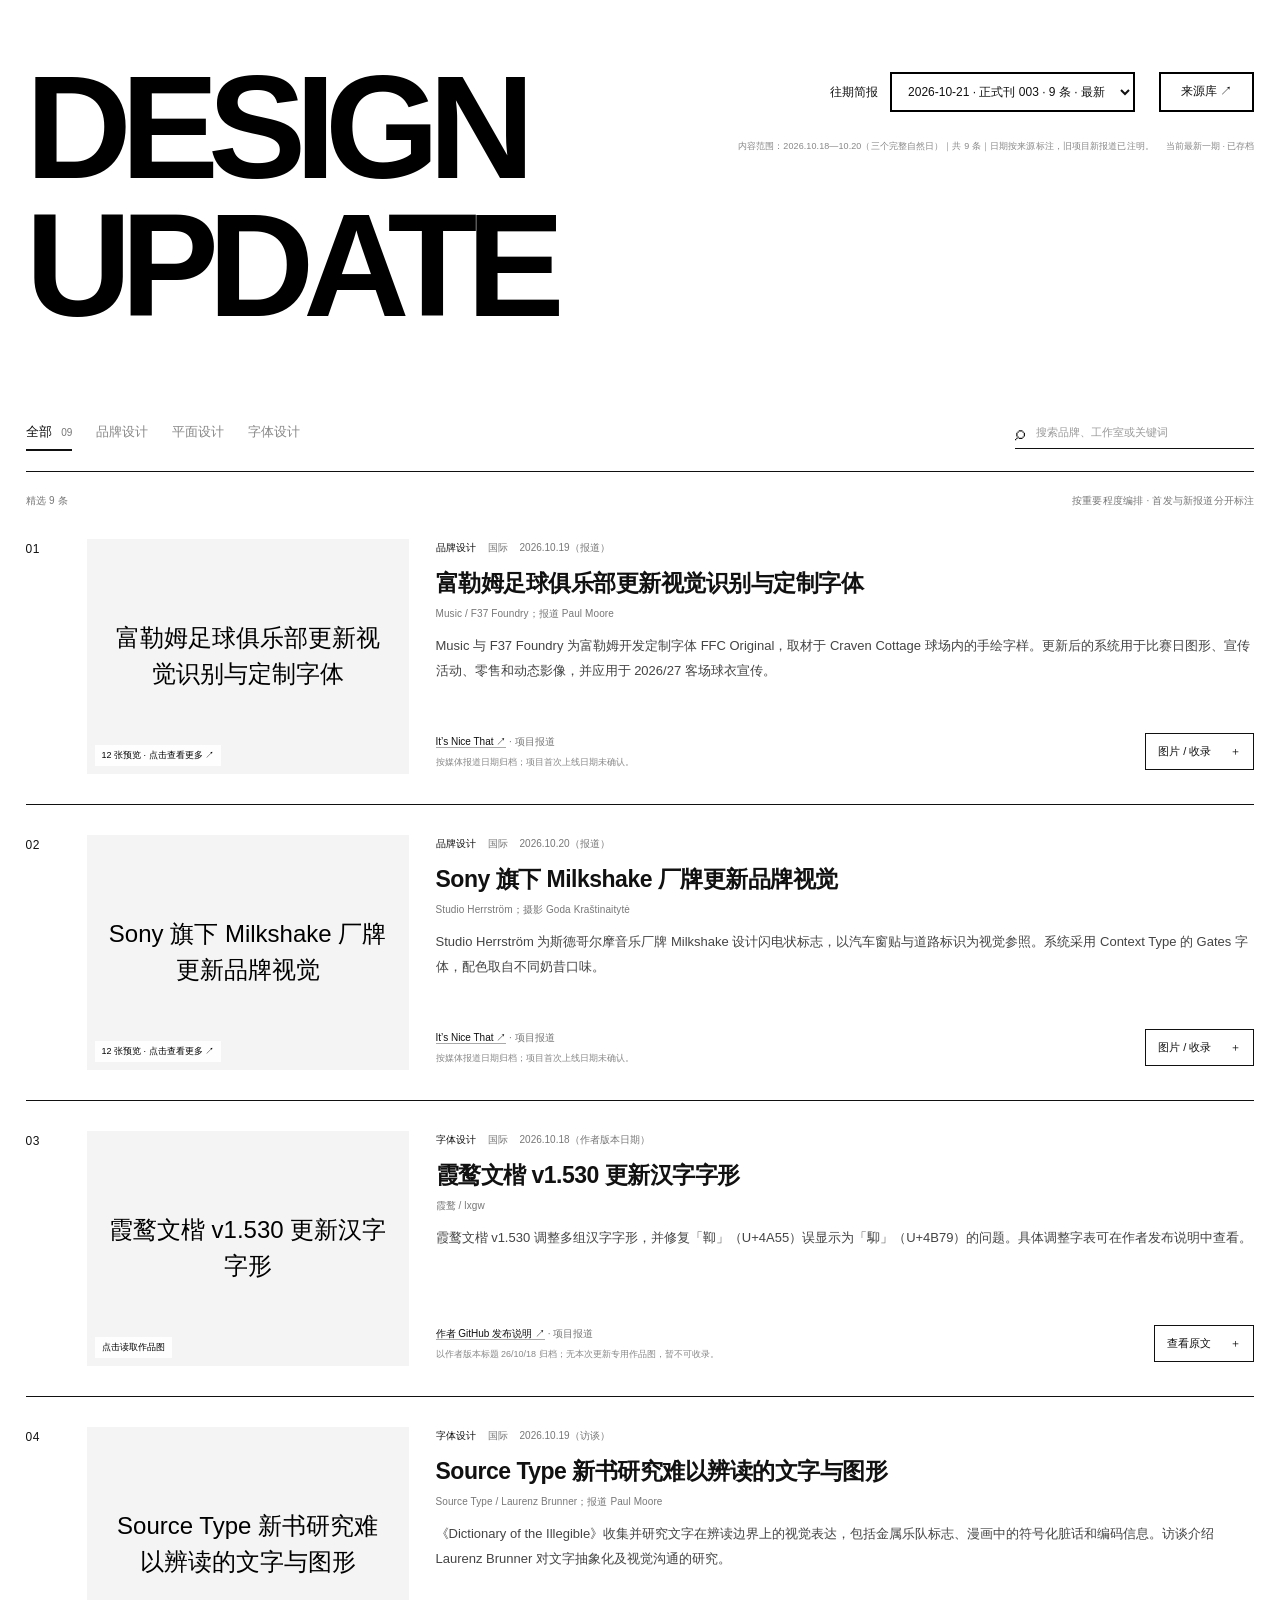
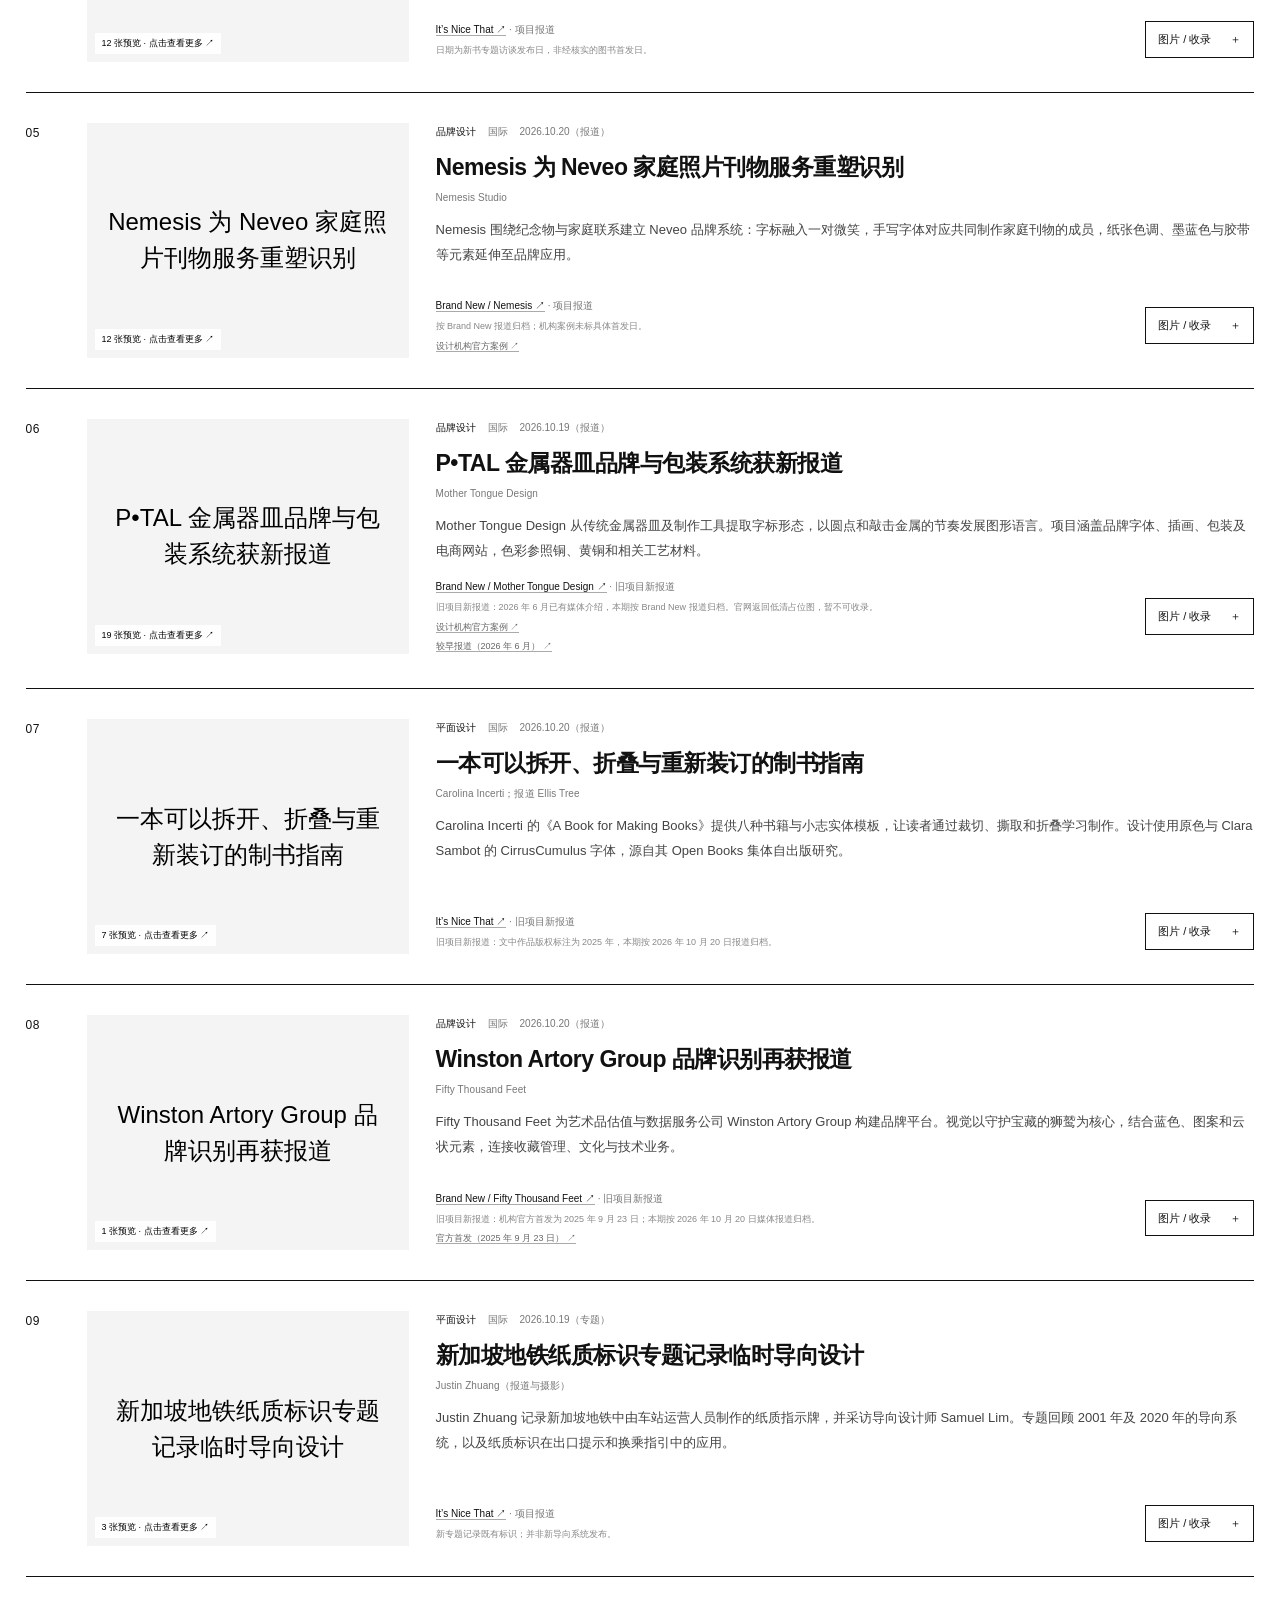
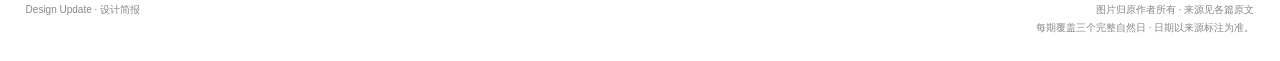
==== index.html @ 529d3b28 "Publish Design Update website and archived briefings" ====
<!doctype html><html lang="zh-CN"><head><meta charset="utf-8"><meta name="viewport" content="width=device-width,initial-scale=1"><title>Design Update · 设计简报</title><meta name="description" content="平面、品牌与字体设计精选。每三天，发现值得收录的新设计。"><link rel="stylesheet" href="style.css?v=github-20261022"></head><body>

<main><section class="preview-masthead"><h1 class="preview-title"><span>DESIGN</span><span>UPDATE</span></h1><div class="masthead-right"><div class="archive-bar"><label>往期简报 <select id="issue-select" aria-label="选择简报日期"></select></label><a href="sources.html">来源库 ↗</a></div><div class="masthead-meta"><p id="coverage" class="coverage"></p><span id="archive-note">每期独立保存</span></div></div></section><div class="toolbar"><nav aria-label="按设计类型筛选"><button class="filter active" data-filter="全部">全部 <span>05</span></button><button class="filter" data-filter="品牌设计">品牌设计</button><button class="filter" data-filter="平面设计">平面设计</button><button class="filter" data-filter="字体设计">字体设计</button></nav><label class="search"><span>⌕</span><input id="search" type="search" placeholder="搜索品牌、工作室或关键词" aria-label="搜索简报"></label></div>
<div class="list-heading"><span id="count">精选 5 条</span><span>按重要程度编排 · 首发与新报道分开标注</span></div><section id="articles" aria-label="设计简报列表"></section><div id="empty" hidden>没有找到相关内容，换个关键词试试。</div>
<footer><div>Design Update · 设计简报</div><p>图片归原作者所有 · 来源见各篇原文<br>每期覆盖三个完整自然日 · 日期以来源标注为准。</p></footer></main>
<dialog id="gallery" aria-labelledby="dialog-title"><div class="dialog-top"><div><span class="eyebrow">PROJECT IMAGES</span><h2 id="dialog-title"></h2></div><button class="close" aria-label="关闭图片预览">×</button></div><p class="dialog-note">作品图已随本期整理。在线版可预览图片；如需自动归档至 Eagle，请在安装 Eagle 的电脑上打开本机版。</p><div id="gallery-grid"></div><div class="dialog-bottom"><div><strong id="selection"></strong><p id="destination">本机服务需保持运行：http://127.0.0.1:8765/</p></div><a id="local-collect" class="primary" target="_blank" rel="noopener">打开本机版收录 ↗</a></div><p id="result" role="status" aria-live="polite"></p></dialog>
<div id="toast" role="status" aria-live="polite" hidden></div><script src="app.js?v=github-20261022" defer></script></body></html>
---- style.css ----
:root{--paper:#f7f7f1;--ink:#202b25;--muted:#747d73;--line:#dce0d5;--green:#245b3e;--lime:#dceaab}*{box-sizing:border-box}body{margin:0;background:var(--paper);color:var(--ink);font:15px/1.7 -apple-system,BlinkMacSystemFont,"PingFang SC","Microsoft YaHei",sans-serif}button,input{font:inherit}button,a{-webkit-tap-highlight-color:transparent}button{cursor:pointer}a{color:inherit;text-decoration:none}button:focus-visible,a:focus-visible,input:focus-visible{outline:3px solid #6a9857;outline-offset:4px}header{height:92px;margin:0 5.3%;display:flex;align-items:center;justify-content:space-between;border-bottom:1px solid var(--line)}.brand{display:flex;align-items:center;gap:12px}.brand b{font-size:24px;letter-spacing:2px}.mark{height:39px;width:39px;background:var(--green);color:white;display:grid;place-items:center;font-size:23px;border-radius:50%}.brand-en{font-size:11px;letter-spacing:2px;margin-left:7px}.header-right{display:flex;gap:27px;align-items:center}.edition{font-size:12px;color:var(--muted)}.connection{border:1px solid var(--line);border-radius:22px;background:transparent;padding:8px 14px;font-size:12px;display:flex;align-items:center;gap:8px}.connection i{height:7px;width:7px;border-radius:100%;background:#a6ac9f}.connection.connected i{background:#5a9c41}.connection.connected{background:#ebf1df;color:var(--green)}main{max-width:1320px;margin:auto;padding:0 5.3%}.intro{display:flex;justify-content:space-between;align-items:flex-end;padding:65px 0 48px}.eyebrow{font-size:10px;letter-spacing:2px;color:var(--green);font-weight:650}h1{font-size:clamp(36px,4.2vw,58px);line-height:1.25;letter-spacing:-2px;font-weight:600;margin:18px 0}h1 em{font-style:normal;color:var(--green)}.intro p{color:var(--muted);font-size:14px;margin:0}.issue{text-align:right;padding-bottom:7px}.issue span{font-size:12px;color:var(--muted)}.issue strong{display:block;font-size:25px;letter-spacing:-.8px;font-weight:500}.issue small{color:var(--muted);font-size:11px}.toolbar{display:flex;align-items:center;justify-content:space-between;border-bottom:1px solid var(--line);padding-bottom:20px;gap:20px}nav{display:flex;gap:9px}.filter{border:0;background:transparent;padding:9px 15px;border-radius:5px;font-size:13px;color:#606b60}.filter.active{background:var(--ink);color:white}.filter span{font-size:10px;margin-left:6px;opacity:.65}.search{display:flex;gap:8px;align-items:center;background:#eeefe8;padding:7px 12px;border-radius:5px}.search span{font-size:24px;line-height:1}.search input{border:0;background:transparent;outline:0;font-size:12px;width:200px}.list-heading{display:flex;justify-content:space-between;margin:23px 0 0;color:var(--muted);font-size:11px}.article{display:grid;grid-template-columns:32px 310px 1fr;gap:25px;padding:30px 0;border-bottom:1px solid var(--line)}.number{font-family:Georgia,serif;font-style:italic;font-size:18px;color:#8e9787;padding-top:2px}.cover{height:220px;background:#e9ecdf;border:0;border-radius:5px;padding:0;overflow:hidden;position:relative;display:block;width:100%}.cover img{width:100%;height:100%;object-fit:cover;transition:transform .4s}.cover:hover img{transform:scale(1.035)}.cover .image-count{position:absolute;bottom:10px;left:10px;background:rgba(255,255,255,.92);font-size:10px;padding:3px 9px;border-radius:3px}.cover-fallback{display:none;font-family:Georgia,serif;font-size:30px}.cover.failed img{display:none}.cover.failed .cover-fallback{display:grid;place-items:center;height:100%}.body{display:flex;flex-direction:column;align-items:flex-start;min-width:0}.meta{font-size:11px;display:flex;align-items:center;gap:9px;flex-wrap:wrap}.tag{color:var(--green);background:#e5ebd9;padding:2px 7px;border-radius:3px}.region,.date{color:var(--muted)}.body h2{font-size:21px;line-height:1.5;font-weight:600;letter-spacing:-.3px;margin:10px 0 5px}.studio{font-size:11px;color:var(--muted);letter-spacing:.1px}.summary{font-size:13px;line-height:1.85;color:#5b665c;margin:12px 0}.card-bottom{display:flex;align-items:center;justify-content:space-between;gap:16px;width:100%;margin-top:auto;padding-top:9px}.source{font-size:11px;color:var(--muted)}.source a{color:var(--green);border-bottom:1px solid #b5c7ad}.source small{display:block;font-size:10px;margin-top:3px}.collect{background:transparent;border:1px solid #aab79f;border-radius:4px;padding:8px 13px;color:var(--green);font-size:12px;white-space:nowrap;transition:all .2s}.collect:hover{background:var(--green);color:white}.collect span{margin-left:13px}.card-status{font-size:11px;color:var(--green);margin-top:4px}footer{display:flex;justify-content:space-between;padding:45px 0 35px;font-size:11px;color:var(--muted)}footer b{font-size:11px;letter-spacing:1px;color:var(--green)}footer p{margin:6px 0}footer>p{text-align:right}#empty{text-align:center;padding:80px 0;color:var(--muted)}dialog{border:0;border-radius:12px;background:var(--paper);color:var(--ink);width:min(920px,94vw);max-height:90vh;padding:26px}dialog::backdrop{background:#13251cd0;backdrop-filter:blur(5px)}.dialog-top{display:flex;justify-content:space-between;align-items:flex-start;gap:15px}.dialog-top h2{margin:7px 0;font-size:23px}.close{border:0;background:transparent;font-size:30px;line-height:1;color:var(--muted);padding:0 5px}.dialog-note{font-size:12px;color:var(--muted);margin-bottom:22px}#gallery-grid{display:grid;grid-template-columns:repeat(3,1fr);gap:12px}.pick{position:relative;display:block;background:white;border:2px solid transparent;border-radius:6px;overflow:hidden;cursor:pointer}.pick:has(input:checked){border-color:var(--green)}.pick img{width:100%;height:155px;object-fit:contain;background:#e9ecdf;display:block}.pick input{position:absolute;left:10px;top:10px;accent-color:var(--green);width:18px;height:18px}.pick span{font-size:10px;display:block;padding:7px 10px;color:var(--muted)}.dialog-bottom{border-top:1px solid var(--line);margin-top:24px;padding-top:20px;display:flex;align-items:center;justify-content:space-between;gap:15px}.dialog-bottom strong{font-size:13px}.dialog-bottom p{font-size:10px;color:var(--muted);margin:3px 0}.primary{border:0;border-radius:5px;background:var(--green);color:white;padding:12px 22px;font-size:13px}.primary:disabled{opacity:.45;cursor:wait}#result{font-size:12px;white-space:pre-line;margin-bottom:0}#result.error{color:#a84f36}#toast{position:fixed;bottom:25px;left:50%;transform:translateX(-50%);max-width:90vw;background:var(--ink);color:white;padding:13px 20px;border-radius:7px;font-size:12px;z-index:10;box-shadow:0 5px 25px #0002}@media(min-width:1450px){main{padding:0 40px}.article{grid-template-columns:32px 360px 1fr}.cover{height:230px}}@media(max-width:900px){.brand-en,.edition{display:none}.article{grid-template-columns:25px 240px 1fr;gap:16px}.cover{height:210px}.body h2{font-size:18px}.card-bottom{align-items:flex-start}.source small{max-width:165px}}@media(max-width:680px){header{height:75px}.intro{padding:38px 0 30px;display:block}.intro h1{font-size:39px}.issue{text-align:left;display:flex;align-items:center;gap:12px;margin-top:25px;padding:0}.issue strong{font-size:16px}.issue small{font-size:9px}.toolbar{display:block}.search{margin-top:15px}.search input{width:100%}nav{gap:4px}.filter{padding:8px 12px}.list-heading span:last-child{max-width:170px;text-align:right}.article{grid-template-columns:22px 1fr;gap:12px;padding:24px 0}.cover{height:230px}.body{grid-column:2}.body h2{font-size:20px}.card-bottom{gap:8px}.source small{max-width:190px}.number{grid-row:1 / span 2}footer{display:block}footer>p{text-align:left;margin-top:20px}#gallery-grid{grid-template-columns:repeat(2,1fr)}.pick img{height:120px}dialog{padding:18px}.dialog-top h2{font-size:20px}.dialog-bottom{align-items:flex-start}.primary{padding:11px 13px;white-space:nowrap}}

.archive-bar{display:flex;align-items:center;gap:20px;flex-wrap:wrap;padding:0 0 24px;font-size:12px}.archive-bar select{font:inherit;background:white;border:1px solid var(--line);border-radius:5px;padding:8px;margin-left:10px;color:var(--ink);max-width:75vw}.archive-bar a{color:var(--green);border-bottom:1px solid}.archive-bar>span{color:var(--muted)}.source-grid{display:grid;grid-template-columns:repeat(auto-fit,minmax(260px,1fr));gap:16px;margin:18px 0 36px}.source-card{padding:20px;border:1px solid var(--line);border-radius:7px}.source-card h3{margin:5px 0}.source-card p{font-size:13px}.source-card small{display:block;color:var(--muted)}
.coverage{font-size:12px;color:var(--green);margin:0 0 20px;line-height:1.8}

.image-filing{padding:10px;font-size:11px;cursor:default}.image-filing>label{display:block;margin:7px 0}.image-filing select,.image-filing input:not([type=checkbox]),.image-filing textarea{display:block;position:static;width:100%;height:auto;min-height:30px;margin-top:4px;border:1px solid var(--line);border-radius:3px;background:white;padding:5px;font:inherit}.image-filing fieldset{padding:7px;border:1px solid var(--line)}.image-filing fieldset label{display:inline-flex;align-items:center;margin:3px 5px 3px 0;gap:3px}.image-filing input[type=checkbox]{position:static;width:13px;height:13px}.pick:has(.choose:checked){border-color:var(--green)}

.filing-summary{font-size:11px;line-height:1.65;margin:0;padding:10px;color:var(--green);overflow-wrap:anywhere}.filing-details{margin:0 10px 10px;font-size:10px;color:var(--muted)}.filing-details summary{cursor:pointer}.pick:has(.choose:disabled) .filing-details{display:none}

/* Approved Design Update layout */

:root{--paper:#fff;--ink:#111;--muted:#737373;--line:#111;--green:#111;--lime:#fff}
body{background:#fff;color:#111;font-family:Arial,"Helvetica Neue","PingFang SC","Noto Sans CJK SC","Microsoft YaHei",sans-serif;-webkit-font-smoothing:antialiased}
button,input,select,textarea,.number,.cover-fallback{font-family:inherit;font-style:normal}
main{max-width:1460px;padding:0 48px;margin:0 auto}
.archive-bar{min-height:88px;padding:22px 0;gap:26px;border-bottom:1px solid #111;font-size:12px}
.archive-bar>span{font-size:11px;color:#777}.archive-bar a{color:#111;border:0;margin-left:auto}.archive-bar select{border:0;background:#fff;border-radius:0;font-size:13px;padding:6px 24px 6px 0;margin-left:14px;max-width:55vw;color:#111}
.connection{border:1px solid #111;border-radius:0;padding:7px 12px;font-size:11px}.connection i{background:#111;width:5px;height:5px}.connection.connected{background:#fff;color:#111}
.coverage{margin:0;padding:16px 0;color:#777;font-size:11px;letter-spacing:.1px}
.toolbar{padding:10px 0 19px;border-color:#111;gap:25px}
nav{gap:24px}.filter{padding:6px 0;border-radius:0;color:#888;border-bottom:2px solid transparent;background:none;font-size:13px}.filter.active{background:none;color:#111;border-color:#111}.filter span{font-size:10px;color:#777;opacity:1}
.search{background:none;border-bottom:1px solid #111;border-radius:0;padding:5px 0;gap:9px}.search input{width:220px;font-size:11px}.search span{font-size:20px}.search input::placeholder{color:#999}
.list-heading{font-size:10px;color:#777;margin:20px 0 0;letter-spacing:.2px}
.article{grid-template-columns:32px 330px minmax(0,1fr);gap:26px;padding:30px 0;border-bottom:1px solid #111}
.number{color:#111;font-size:12px;font-weight:500;padding-top:0;font-variant-numeric:tabular-nums;letter-spacing:.5px}
.cover{height:225px;border-radius:0;background:#f4f4f4}.cover .image-count{border-radius:0;bottom:8px;left:8px;font-size:9px;padding:3px 7px}.cover-fallback{font-size:24px;line-height:1.5;padding:20px}
.meta{font-size:10px;gap:12px}.tag{padding:0;border-radius:0;color:#111;background:transparent}.region,.date{color:#777}.date{margin-left:auto;font-variant-numeric:tabular-nums}
.body h2{font-size:23px;font-weight:600;letter-spacing:-.5px;margin:11px 0 6px;line-height:1.4}.studio{font-size:10px;color:#777;line-height:1.7}.summary{font-size:13px;line-height:1.9;color:#444;margin:12px 0 15px}
.source{font-size:10px;color:#777;line-height:1.8}.source a{color:#111;border-bottom:1px solid #aaa}.source small{font-size:9px;line-height:1.7;color:#888;margin-top:4px}.source small a{color:#666}
.collect{border:1px solid #111;border-radius:0;color:#111;font-size:11px;padding:8px 12px}.collect:hover{background:#111;color:#fff}.collect span{margin-left:16px}.card-status{color:#111}.card-bottom{gap:24px;padding-top:0}
footer{padding:24px 0;color:#888;font-size:10px}footer p{margin:0;line-height:1.8}
dialog{border:1px solid #111;border-radius:0;background:#fff}.pick{border-radius:0}.pick img{background:#f5f5f5}.primary{background:#111;border-radius:0}.dialog-top .eyebrow{color:#777}.close{color:#111}.filing-summary{color:#444}dialog::backdrop{background:#0009;backdrop-filter:blur(2px)}#toast{border-radius:0;background:#111}
button:focus-visible,a:focus-visible,input:focus-visible,select:focus-visible{outline:2px solid #111;outline-offset:4px}
@media(min-width:1450px){main{padding:0 56px}.article{grid-template-columns:32px 380px minmax(0,1fr)}.cover{height:250px}}
@media(max-width:1050px){main{padding:0 30px}.article{grid-template-columns:26px 280px minmax(0,1fr);gap:20px}.cover{height:215px}.body h2{font-size:20px}.source small{max-width:none}.archive-bar{gap:16px}.archive-bar>span{display:none}}
@media(max-width:680px){main{padding:0 20px}.archive-bar{padding:17px 0;gap:12px;min-height:75px}.archive-bar label{flex:1}.archive-bar select{font-size:11px;max-width:58vw;margin-left:8px}.archive-bar a{margin-left:0}.archive-bar .connection{padding:5px 9px}.coverage{font-size:10px;padding:12px 0}.toolbar{padding:7px 0 15px}.toolbar nav{gap:22px}.search{margin-top:12px}.search input{width:100%}.list-heading{font-size:9px;margin-top:16px}.article{grid-template-columns:22px minmax(0,1fr);gap:12px;padding:23px 0}.cover{height:240px}.body{grid-column:2}.number{grid-row:1 / span 2}.body h2{font-size:21px}.summary{font-size:13px}.source small{max-width:none}.card-bottom{gap:12px}.meta{gap:10px}.date{margin-left:0}footer{display:flex;gap:20px}.cover .image-count{font-size:9px}}

.preview-title{font-family:"Avenir Next",Avenir,"Century Gothic",Futura,Arial,sans-serif;font-size:clamp(62px,10.5vw,154px);font-weight:750;font-style:normal;line-height:1;letter-spacing:-.065em;margin:0;padding:44px 0 38px;color:#000;border-bottom:1px solid #000;white-space:nowrap}.archive-bar{border-top:0}@media(max-width:680px){.preview-title{font-size:clamp(42px,10.6vw,72px);padding:30px 0 26px;letter-spacing:-.06em}}

/* Two-line masthead reference */
main{max-width:none;padding:0 2%;margin:0 auto}
.preview-masthead{display:grid;grid-template-columns:minmax(0,1fr) minmax(440px,1fr);gap:30px;padding:58px 0 70px;align-items:start}
.preview-title{font-family:Arial,"Helvetica Neue",sans-serif;font-size:clamp(95px,11.5vw,190px);font-weight:900;line-height:.94;letter-spacing:-.075em;padding:0;margin:0;border:0;white-space:normal}.preview-title span{display:block}
.masthead-right{padding-top:14px;min-width:0}.archive-bar{min-height:0;padding:0;border:0;display:flex;justify-content:flex-end;align-items:center;gap:24px;flex-wrap:nowrap}.archive-bar label{display:flex;align-items:center;gap:12px;font-size:12px;white-space:nowrap}.archive-bar select{border:2px solid #000;border-radius:0;margin:0;padding:9px 12px;background:#fff;font-size:12px;max-width:280px;height:40px}.archive-bar a{margin:0;border:2px solid #000;padding:7px 20px;white-space:nowrap;font-size:12px;height:40px}.masthead-meta{display:flex;justify-content:flex-end;gap:12px;align-items:baseline;margin-top:26px;color:#888;font-size:9px;line-height:1.8}.masthead-meta .coverage{font-size:9px;padding:0;margin:0;color:#888;text-align:right}.masthead-meta #archive-note{white-space:nowrap}.connection[hidden]{display:none}
.toolbar{padding:10px 0 20px}.article{grid-template-columns:34px minmax(270px,26.2%) minmax(0,1fr);gap:27px;padding:30px 0}.cover{height:235px}.date{margin-left:0}.body h2{font-size:23px}.summary{font-size:13px}.search input{width:220px}
@media(min-width:1600px){.cover{height:275px}.preview-masthead{padding-bottom:85px}.body h2{font-size:26px}}
@media(max-width:1050px){main{padding:0 24px}.preview-masthead{grid-template-columns:1fr 1fr;gap:22px;padding:40px 0 55px}.preview-title{font-size:clamp(76px,12vw,128px)}.archive-bar{gap:12px;flex-wrap:wrap}.archive-bar label{font-size:10px;gap:8px}.archive-bar select{font-size:10px;max-width:240px;padding:7px;height:36px}.archive-bar a{font-size:10px;padding:6px 14px;height:36px}.masthead-meta{display:block;text-align:right;margin-top:20px}.masthead-meta #archive-note{display:block;margin-top:6px}.article{grid-template-columns:26px 28% minmax(0,1fr);gap:20px}.cover{height:210px}.body h2{font-size:20px}}
@media(max-width:680px){main{padding:0 20px}.preview-masthead{grid-template-columns:1fr;gap:28px;padding:30px 0 36px}.preview-title{font-size:clamp(82px,20vw,140px);line-height:.92}.masthead-right{padding:0}.archive-bar{justify-content:space-between;flex-wrap:nowrap;gap:10px}.archive-bar label{flex:initial}.archive-bar select{max-width:55vw}.masthead-meta{margin-top:15px;text-align:left}.masthead-meta .coverage{text-align:left}.masthead-meta #archive-note{display:none}.toolbar nav{gap:22px}.article{grid-template-columns:22px minmax(0,1fr);gap:12px}.cover{height:240px}.body{grid-column:2}.body h2{font-size:21px}}
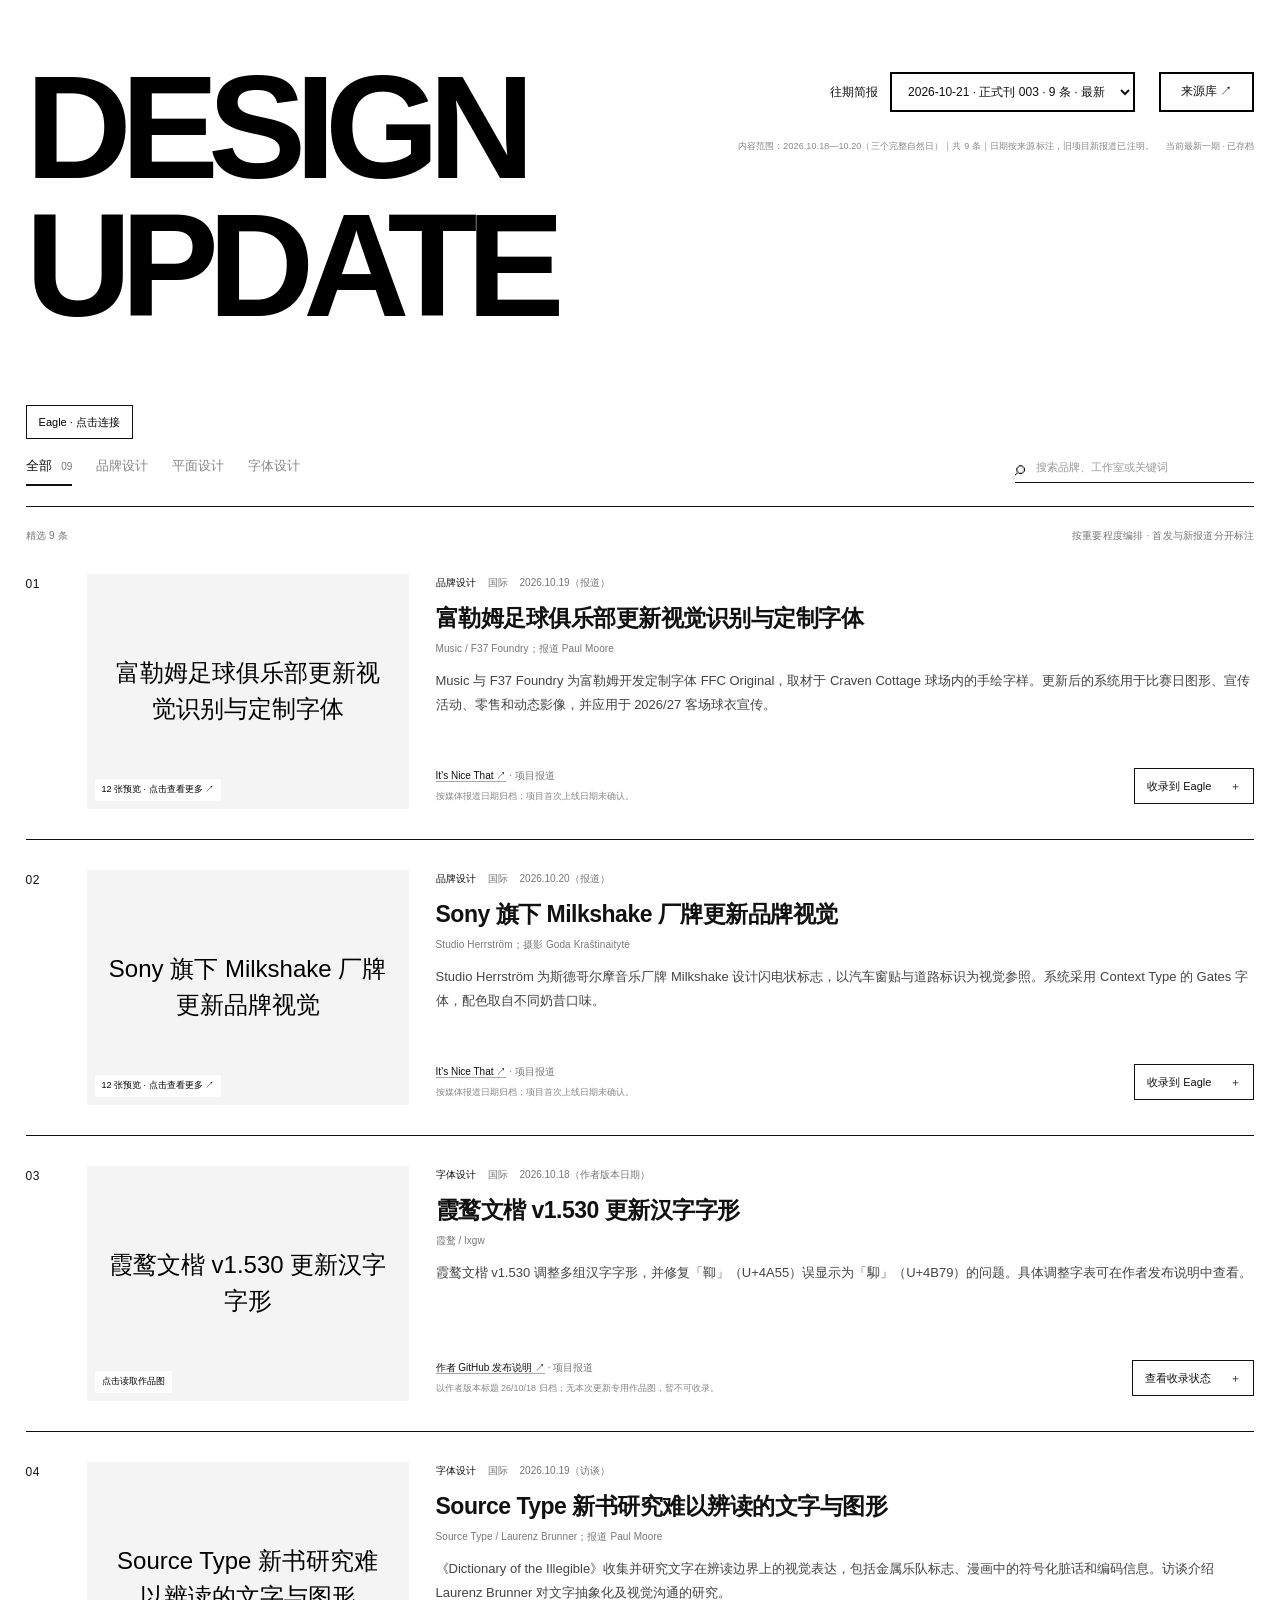
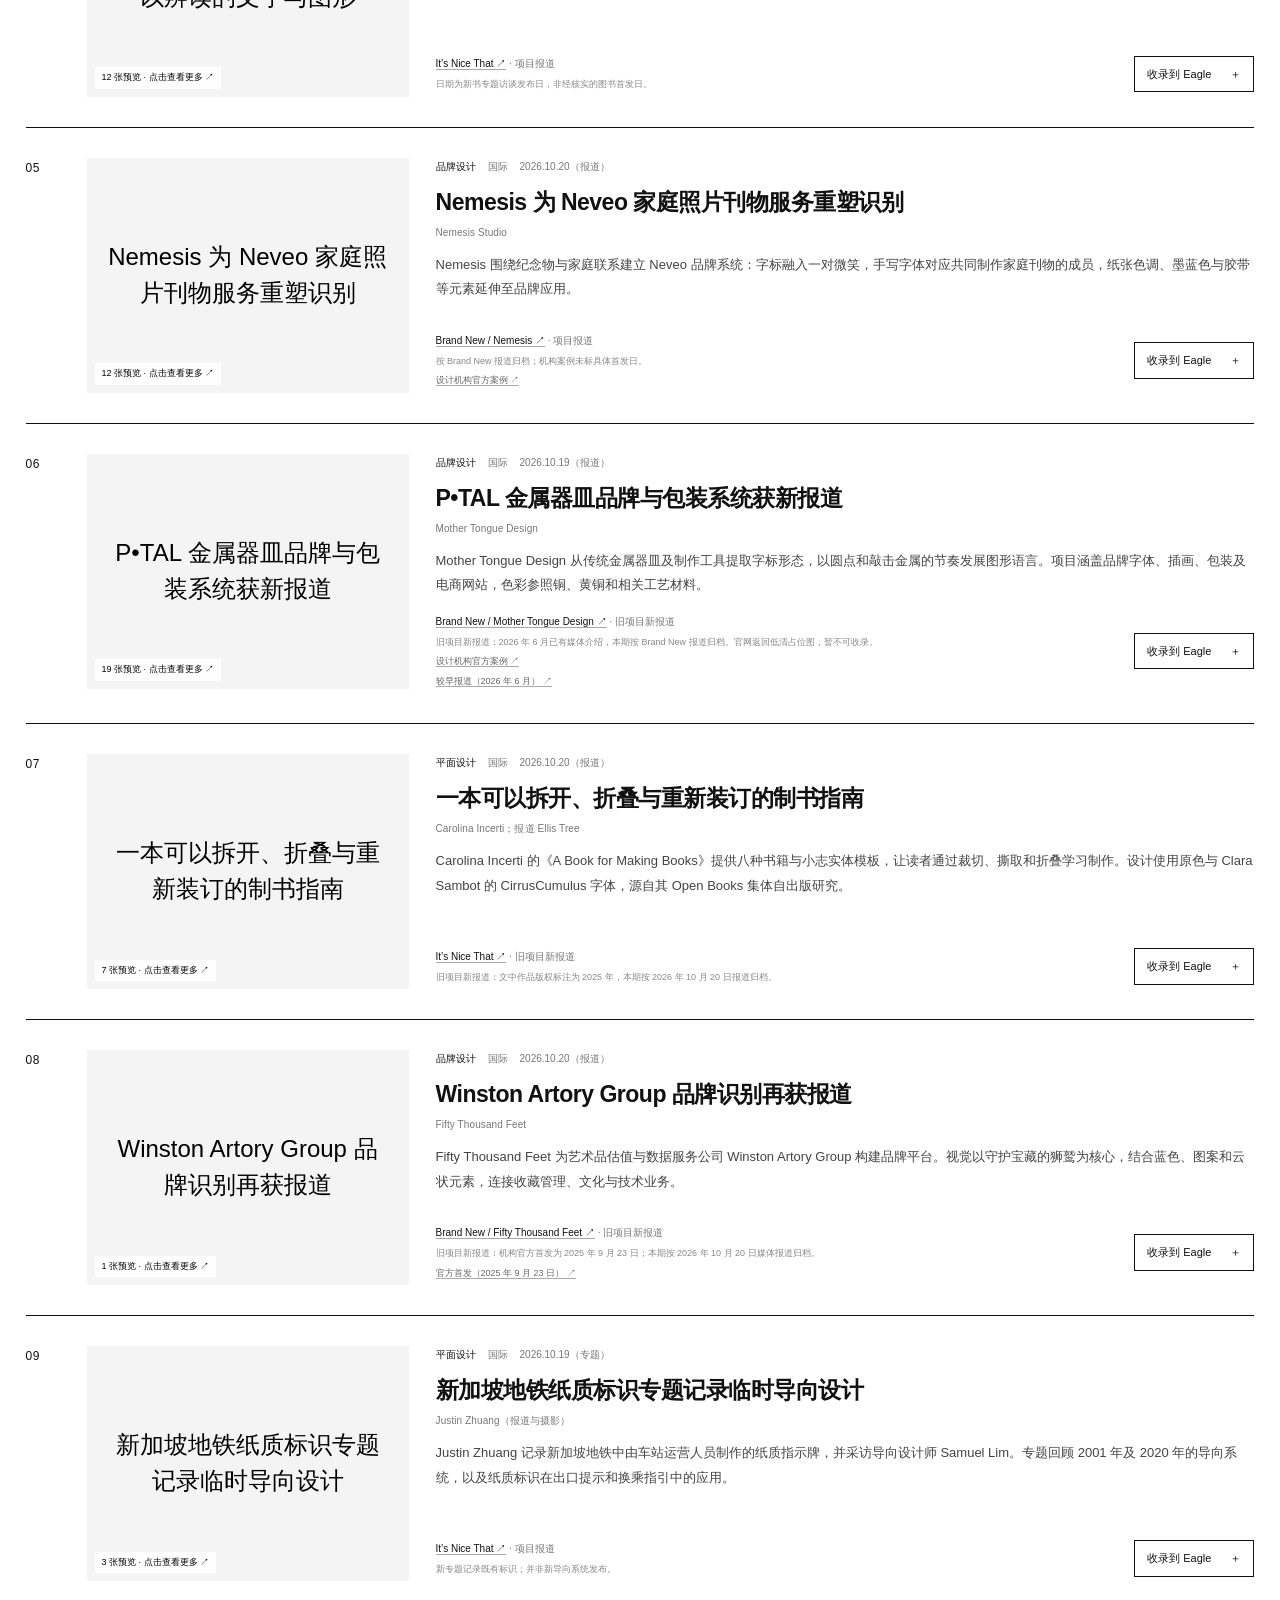
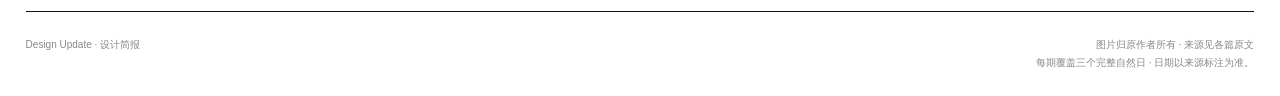
==== commit ce1fb1ab: "Enable per-article Eagle collection from online briefing" ====
--- a/index.html
+++ b/index.html
@@ -1,7 +1,7 @@
-<!doctype html><html lang="zh-CN"><head><meta charset="utf-8"><meta name="viewport" content="width=device-width,initial-scale=1"><title>Design Update · 设计简报</title><meta name="description" content="平面、品牌与字体设计精选。每三天，发现值得收录的新设计。"><link rel="stylesheet" href="style.css?v=github-20261022"></head><body>
+<!doctype html><html lang="zh-CN"><head><meta charset="utf-8"><meta name="viewport" content="width=device-width,initial-scale=1"><title>Design Update · 设计简报</title><meta name="description" content="平面、品牌与字体设计精选。每三天，发现值得收录的新设计。"><link rel="stylesheet" href="style.css?v=github-eagle-20261022"></head><body>
 
-<main><section class="preview-masthead"><h1 class="preview-title"><span>DESIGN</span><span>UPDATE</span></h1><div class="masthead-right"><div class="archive-bar"><label>往期简报 <select id="issue-select" aria-label="选择简报日期"></select></label><a href="sources.html">来源库 ↗</a></div><div class="masthead-meta"><p id="coverage" class="coverage"></p><span id="archive-note">每期独立保存</span></div></div></section><div class="toolbar"><nav aria-label="按设计类型筛选"><button class="filter active" data-filter="全部">全部 <span>05</span></button><button class="filter" data-filter="品牌设计">品牌设计</button><button class="filter" data-filter="平面设计">平面设计</button><button class="filter" data-filter="字体设计">字体设计</button></nav><label class="search"><span>⌕</span><input id="search" type="search" placeholder="搜索品牌、工作室或关键词" aria-label="搜索简报"></label></div>
+<main><section class="preview-masthead"><h1 class="preview-title"><span>DESIGN</span><span>UPDATE</span></h1><div class="masthead-right"><div class="archive-bar"><label>往期简报 <select id="issue-select" aria-label="选择简报日期"></select></label><a href="sources.html">来源库 ↗</a></div><div class="masthead-meta"><p id="coverage" class="coverage"></p><span id="archive-note">每期独立保存</span></div></div></section><button id="connect" class="connection"><span>Eagle · 点击连接</span></button><div class="toolbar"><nav aria-label="按设计类型筛选"><button class="filter active" data-filter="全部">全部 <span>05</span></button><button class="filter" data-filter="品牌设计">品牌设计</button><button class="filter" data-filter="平面设计">平面设计</button><button class="filter" data-filter="字体设计">字体设计</button></nav><label class="search"><span>⌕</span><input id="search" type="search" placeholder="搜索品牌、工作室或关键词" aria-label="搜索简报"></label></div>
 <div class="list-heading"><span id="count">精选 5 条</span><span>按重要程度编排 · 首发与新报道分开标注</span></div><section id="articles" aria-label="设计简报列表"></section><div id="empty" hidden>没有找到相关内容，换个关键词试试。</div>
 <footer><div>Design Update · 设计简报</div><p>图片归原作者所有 · 来源见各篇原文<br>每期覆盖三个完整自然日 · 日期以来源标注为准。</p></footer></main>
-<dialog id="gallery" aria-labelledby="dialog-title"><div class="dialog-top"><div><span class="eyebrow">PROJECT IMAGES</span><h2 id="dialog-title"></h2></div><button class="close" aria-label="关闭图片预览">×</button></div><p class="dialog-note">作品图已随本期整理。在线版可预览图片；如需自动归档至 Eagle，请在安装 Eagle 的电脑上打开本机版。</p><div id="gallery-grid"></div><div class="dialog-bottom"><div><strong id="selection"></strong><p id="destination">本机服务需保持运行：http://127.0.0.1:8765/</p></div><a id="local-collect" class="primary" target="_blank" rel="noopener">打开本机版收录 ↗</a></div><p id="result" role="status" aria-live="polite"></p></dialog>
-<div id="toast" role="status" aria-live="polite" hidden></div><script src="app.js?v=github-20261022" defer></script></body></html>
+<dialog id="gallery" aria-labelledby="dialog-title"><div class="dialog-top"><div><span class="eyebrow">COLLECT TO EAGLE</span><h2 id="dialog-title"></h2></div><button class="close" aria-label="关闭图片预览">×</button></div><p class="dialog-note">点击收录后，已审核作品图会按预设文件夹、内容标签和实际收录年份保存到当前电脑的 Eagle。无需选择分类。首次使用请打开 Eagle，并允许浏览器访问本地网络；封面仅用于预览。</p><div id="gallery-grid"></div><div class="dialog-bottom"><div><strong id="selection"></strong><p id="destination">按每张图的分类归档；新图添加实际收录年份。</p></div><button id="import" class="primary">收录所选图片</button></div><p id="result" role="status" aria-live="polite"></p></dialog>
+<div id="toast" role="status" aria-live="polite" hidden></div><script src="app.js?v=github-eagle-20261022" defer></script></body></html>
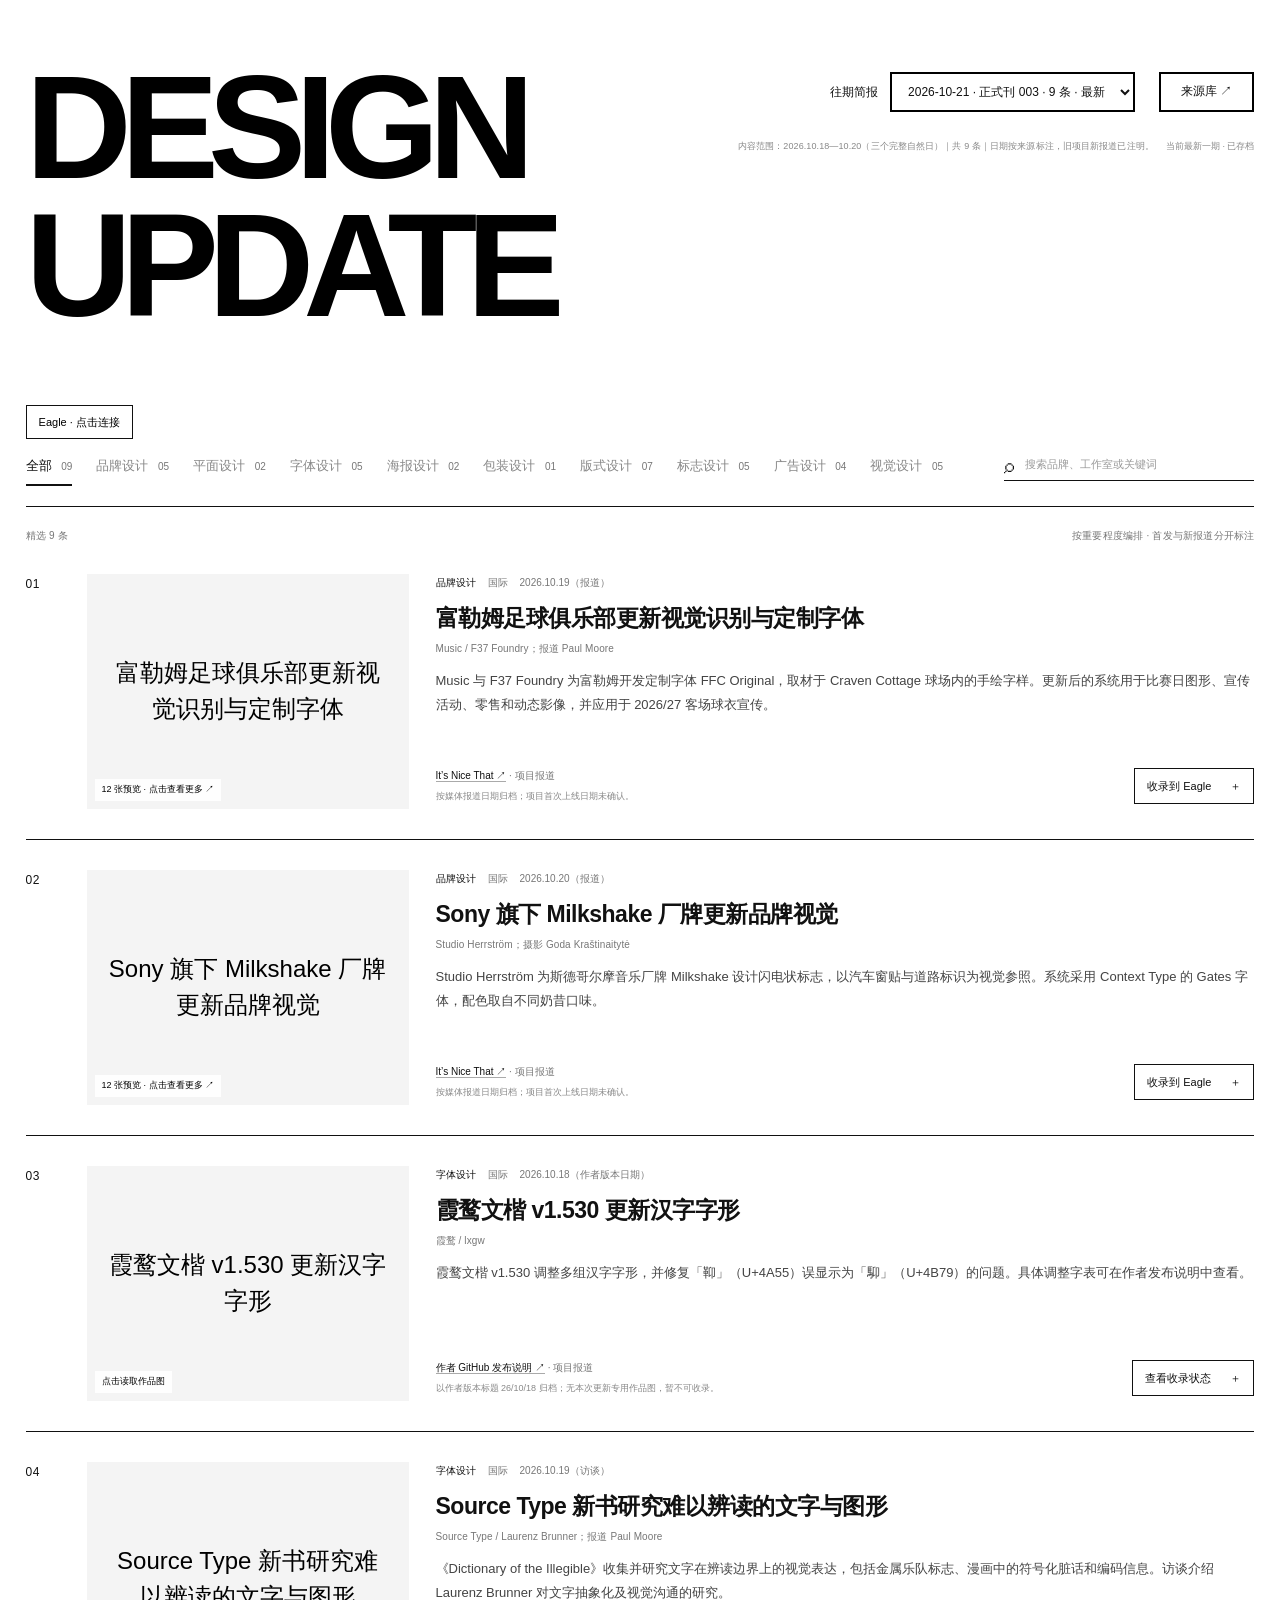
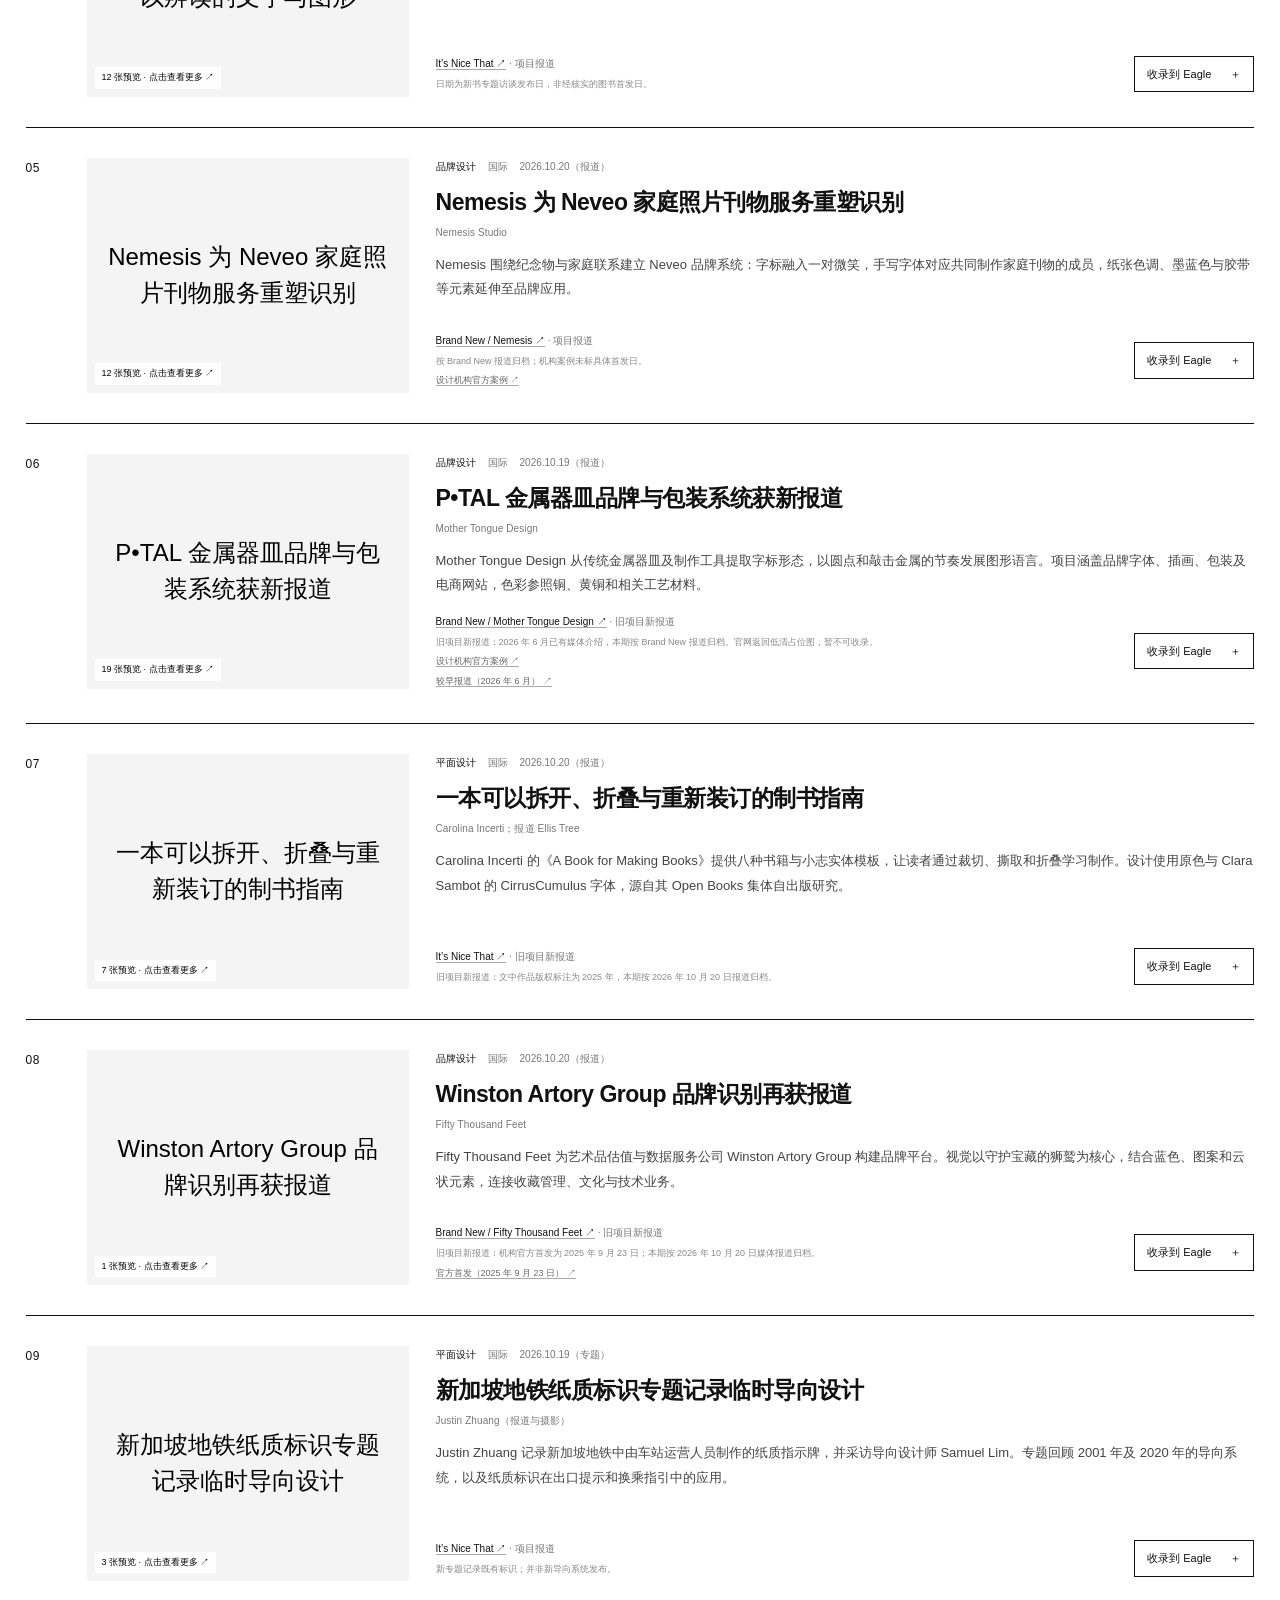
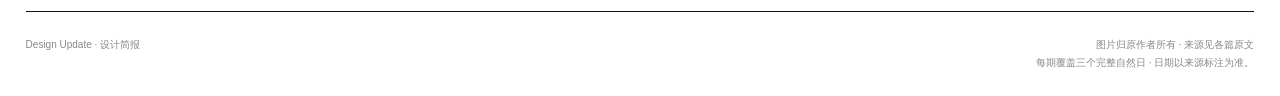
==== commit a0cedbfa: "Filter articles by reviewed Eagle content tags with counts" ====
--- a/index.html
+++ b/index.html
@@ -1,7 +1,7 @@
-<!doctype html><html lang="zh-CN"><head><meta charset="utf-8"><meta name="viewport" content="width=device-width,initial-scale=1"><title>Design Update · 设计简报</title><meta name="description" content="平面、品牌与字体设计精选。每三天，发现值得收录的新设计。"><link rel="stylesheet" href="style.css?v=github-eagle-20261022"></head><body>
+<!doctype html><html lang="zh-CN"><head><meta charset="utf-8"><meta name="viewport" content="width=device-width,initial-scale=1"><title>Design Update · 设计简报</title><meta name="description" content="平面、品牌与字体设计精选。每三天，发现值得收录的新设计。"><link rel="stylesheet" href="style.css?v=github-tags-20261022"></head><body>
 
-<main><section class="preview-masthead"><h1 class="preview-title"><span>DESIGN</span><span>UPDATE</span></h1><div class="masthead-right"><div class="archive-bar"><label>往期简报 <select id="issue-select" aria-label="选择简报日期"></select></label><a href="sources.html">来源库 ↗</a></div><div class="masthead-meta"><p id="coverage" class="coverage"></p><span id="archive-note">每期独立保存</span></div></div></section><button id="connect" class="connection"><span>Eagle · 点击连接</span></button><div class="toolbar"><nav aria-label="按设计类型筛选"><button class="filter active" data-filter="全部">全部 <span>05</span></button><button class="filter" data-filter="品牌设计">品牌设计</button><button class="filter" data-filter="平面设计">平面设计</button><button class="filter" data-filter="字体设计">字体设计</button></nav><label class="search"><span>⌕</span><input id="search" type="search" placeholder="搜索品牌、工作室或关键词" aria-label="搜索简报"></label></div>
+<main><section class="preview-masthead"><h1 class="preview-title"><span>DESIGN</span><span>UPDATE</span></h1><div class="masthead-right"><div class="archive-bar"><label>往期简报 <select id="issue-select" aria-label="选择简报日期"></select></label><a href="sources.html">来源库 ↗</a></div><div class="masthead-meta"><p id="coverage" class="coverage"></p><span id="archive-note">每期独立保存</span></div></div></section><button id="connect" class="connection"><span>Eagle · 点击连接</span></button><div class="toolbar"><nav aria-label="按 Eagle 内容标签筛选"></nav><label class="search"><span>⌕</span><input id="search" type="search" placeholder="搜索品牌、工作室或关键词" aria-label="搜索简报"></label></div>
 <div class="list-heading"><span id="count">精选 5 条</span><span>按重要程度编排 · 首发与新报道分开标注</span></div><section id="articles" aria-label="设计简报列表"></section><div id="empty" hidden>没有找到相关内容，换个关键词试试。</div>
 <footer><div>Design Update · 设计简报</div><p>图片归原作者所有 · 来源见各篇原文<br>每期覆盖三个完整自然日 · 日期以来源标注为准。</p></footer></main>
 <dialog id="gallery" aria-labelledby="dialog-title"><div class="dialog-top"><div><span class="eyebrow">COLLECT TO EAGLE</span><h2 id="dialog-title"></h2></div><button class="close" aria-label="关闭图片预览">×</button></div><p class="dialog-note">点击收录后，已审核作品图会按预设文件夹、内容标签和实际收录年份保存到当前电脑的 Eagle。无需选择分类。首次使用请打开 Eagle，并允许浏览器访问本地网络；封面仅用于预览。</p><div id="gallery-grid"></div><div class="dialog-bottom"><div><strong id="selection"></strong><p id="destination">按每张图的分类归档；新图添加实际收录年份。</p></div><button id="import" class="primary">收录所选图片</button></div><p id="result" role="status" aria-live="polite"></p></dialog>
-<div id="toast" role="status" aria-live="polite" hidden></div><script src="app.js?v=github-eagle-20261022" defer></script></body></html>
+<div id="toast" role="status" aria-live="polite" hidden></div><script src="app.js?v=github-tags-20261022" defer></script></body></html>
--- a/style.css
+++ b/style.css
@@ -46,3 +46,9 @@
 @media(min-width:1600px){.cover{height:275px}.preview-masthead{padding-bottom:85px}.body h2{font-size:26px}}
 @media(max-width:1050px){main{padding:0 24px}.preview-masthead{grid-template-columns:1fr 1fr;gap:22px;padding:40px 0 55px}.preview-title{font-size:clamp(76px,12vw,128px)}.archive-bar{gap:12px;flex-wrap:wrap}.archive-bar label{font-size:10px;gap:8px}.archive-bar select{font-size:10px;max-width:240px;padding:7px;height:36px}.archive-bar a{font-size:10px;padding:6px 14px;height:36px}.masthead-meta{display:block;text-align:right;margin-top:20px}.masthead-meta #archive-note{display:block;margin-top:6px}.article{grid-template-columns:26px 28% minmax(0,1fr);gap:20px}.cover{height:210px}.body h2{font-size:20px}}
 @media(max-width:680px){main{padding:0 20px}.preview-masthead{grid-template-columns:1fr;gap:28px;padding:30px 0 36px}.preview-title{font-size:clamp(82px,20vw,140px);line-height:.92}.masthead-right{padding:0}.archive-bar{justify-content:space-between;flex-wrap:nowrap;gap:10px}.archive-bar label{flex:initial}.archive-bar select{max-width:55vw}.masthead-meta{margin-top:15px;text-align:left}.masthead-meta .coverage{text-align:left}.masthead-meta #archive-note{display:none}.toolbar nav{gap:22px}.article{grid-template-columns:22px minmax(0,1fr);gap:12px}.cover{height:240px}.body{grid-column:2}.body h2{font-size:21px}}
+
+/* Eagle content-tag filters wrap without squeezing search or overflowing on mobile. */
+.toolbar{align-items:flex-start;flex-wrap:wrap;column-gap:28px;row-gap:16px}
+.toolbar nav{display:flex;flex:1 1 700px;flex-wrap:wrap;gap:8px 24px;min-width:0}
+.toolbar .filter{white-space:nowrap}.toolbar .search{flex:0 1 250px;margin-top:0;min-width:180px}
+@media(max-width:680px){.toolbar nav{flex-basis:100%;gap:8px 18px}.toolbar .filter{font-size:12px}.toolbar .search{flex:1 1 100%;min-width:0}}
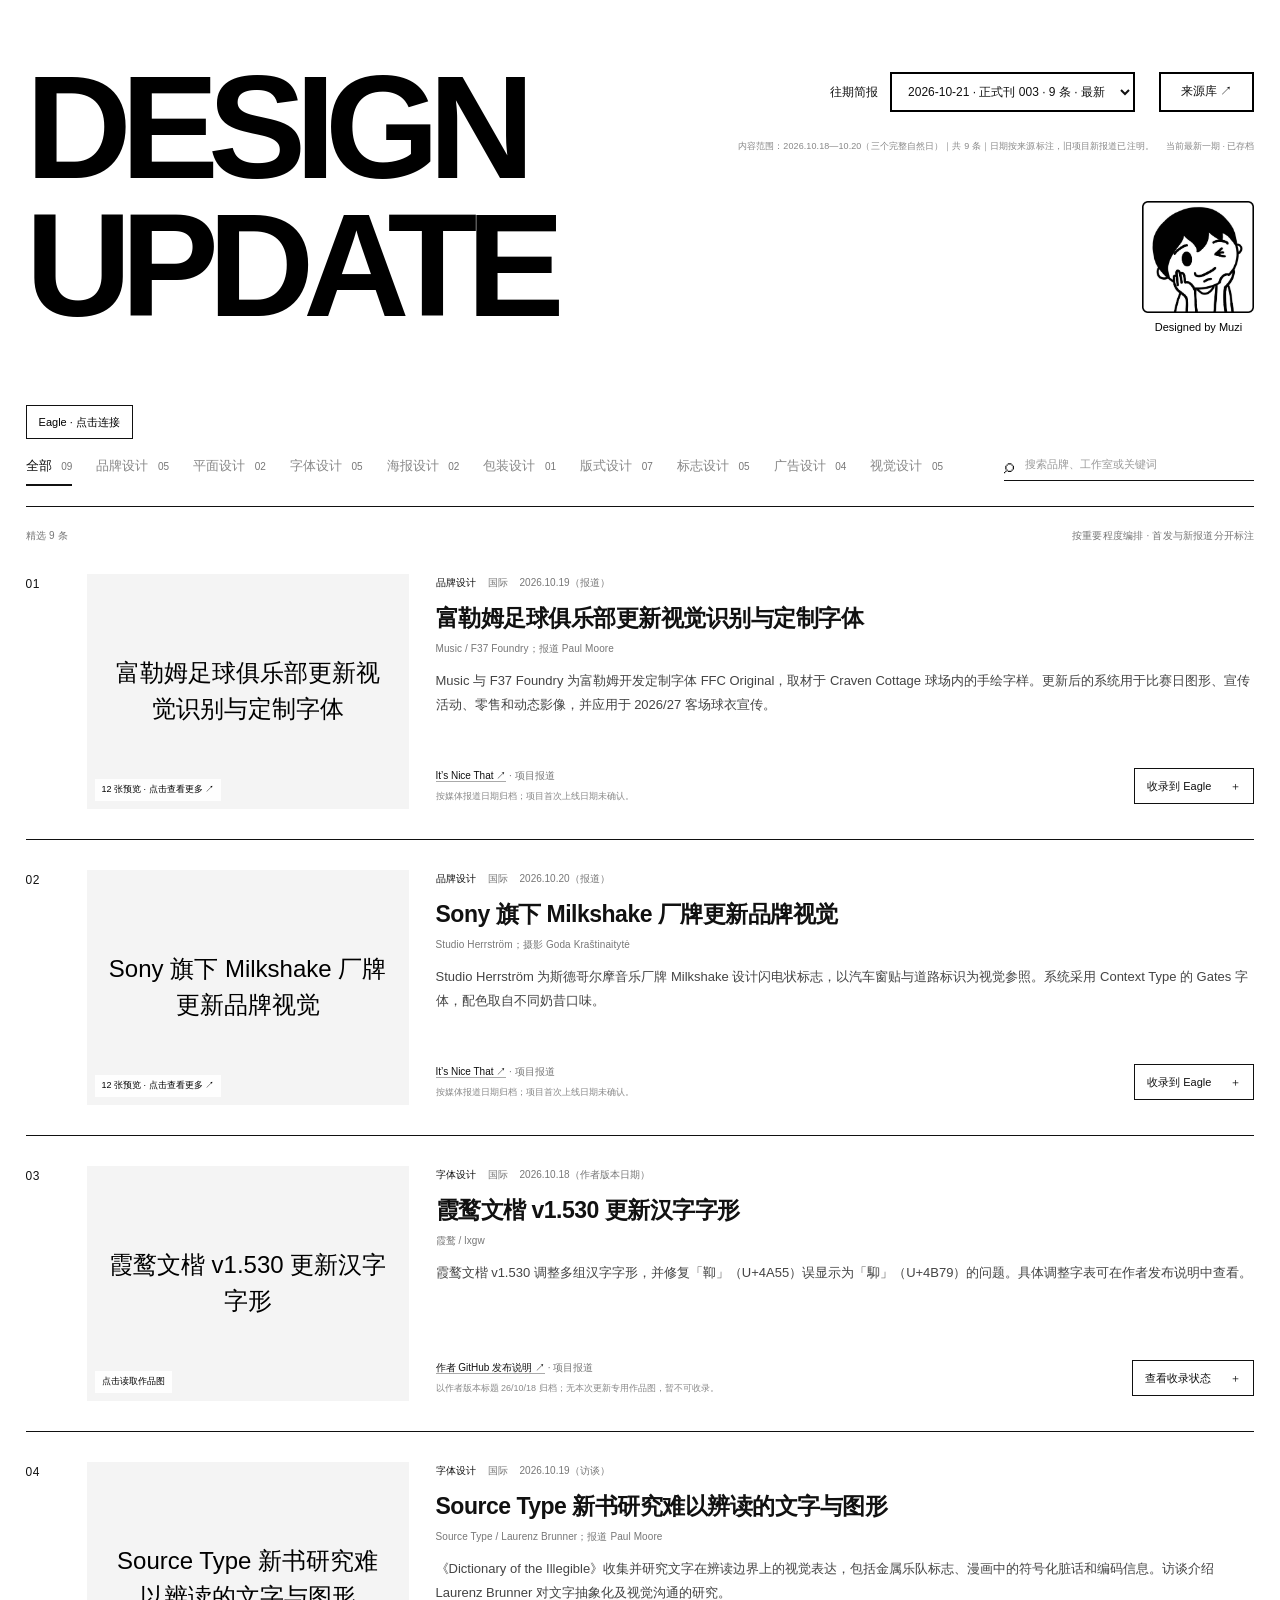
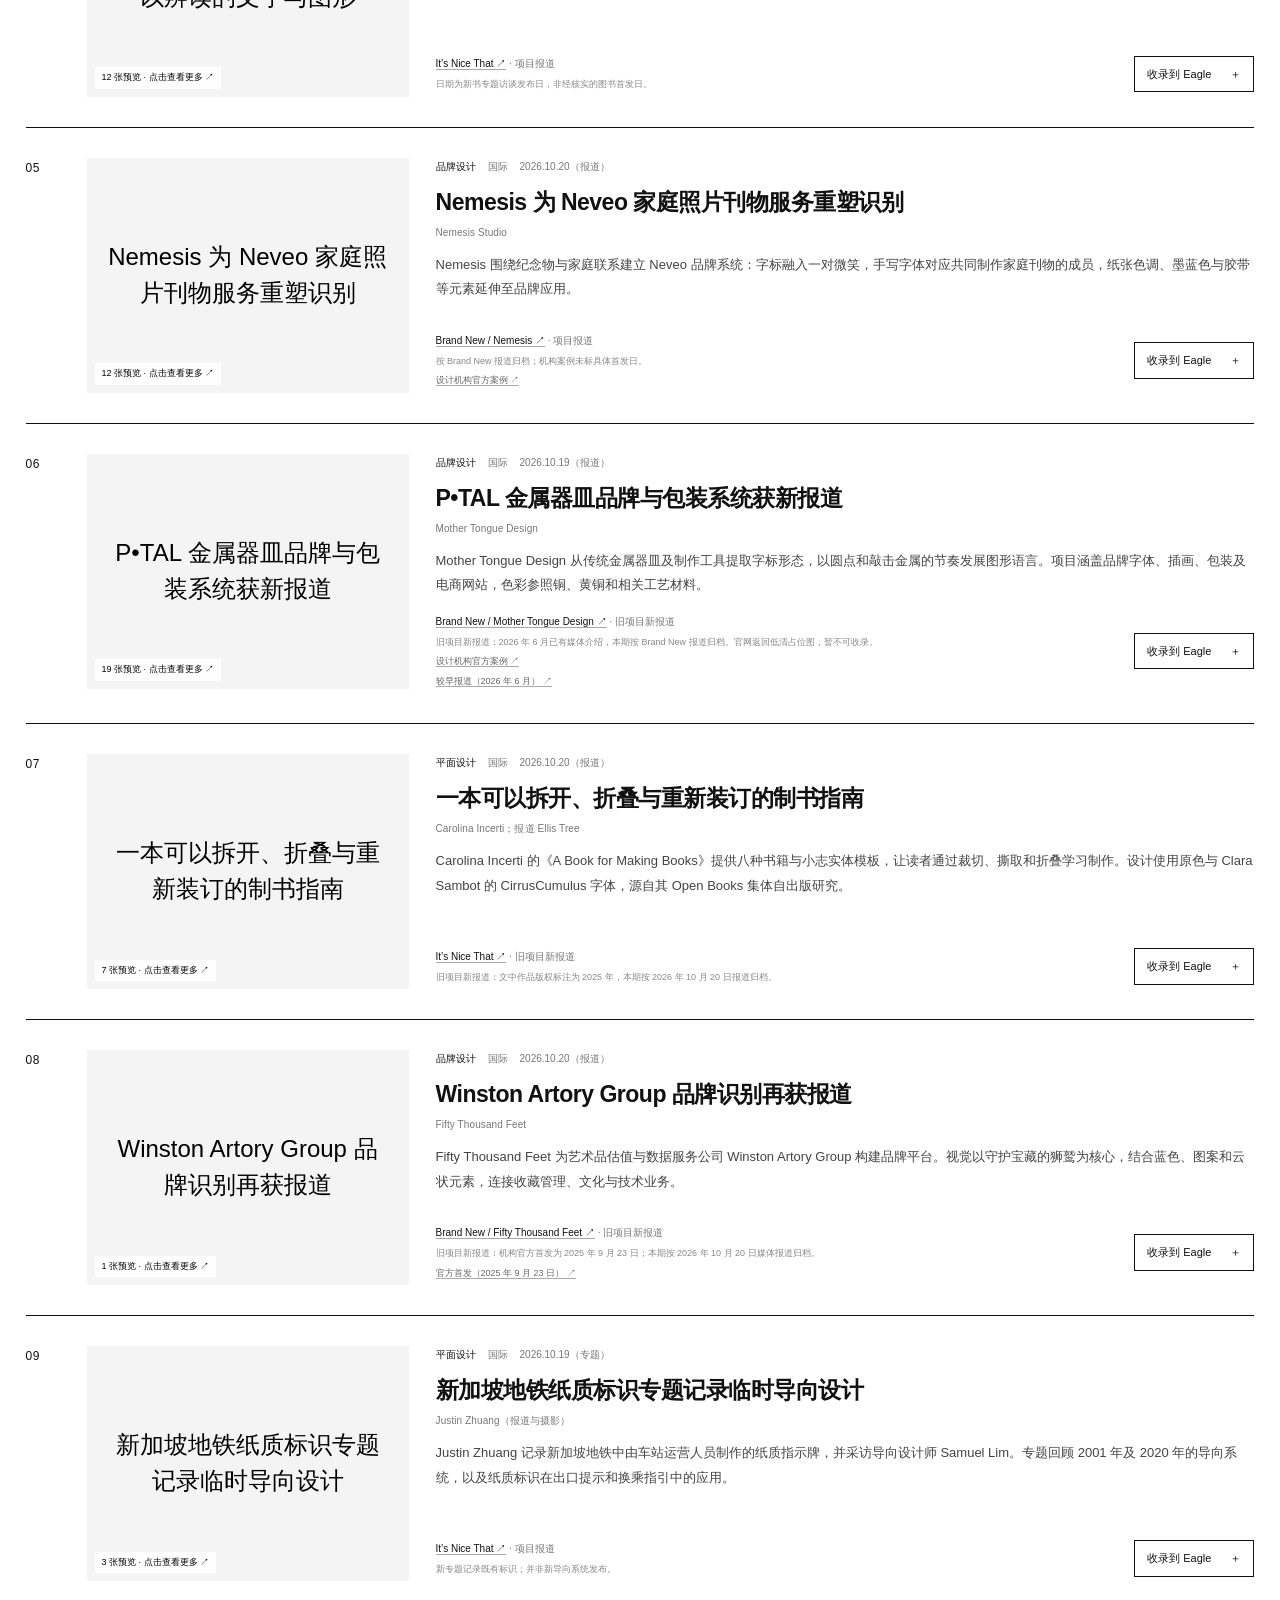
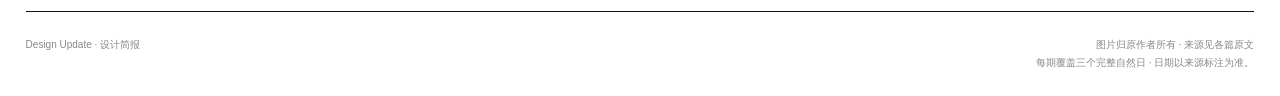
==== commit 2ef75ed2: "Add Muzi avatar and designer credit to masthead" ====
--- a/index.html
+++ b/index.html
@@ -1,7 +1,7 @@
-<!doctype html><html lang="zh-CN"><head><meta charset="utf-8"><meta name="viewport" content="width=device-width,initial-scale=1"><title>Design Update · 设计简报</title><meta name="description" content="平面、品牌与字体设计精选。每三天，发现值得收录的新设计。"><link rel="stylesheet" href="style.css?v=github-tags-20261022"></head><body>
+<!doctype html><html lang="zh-CN"><head><meta charset="utf-8"><meta name="viewport" content="width=device-width,initial-scale=1"><title>Design Update · 设计简报</title><meta name="description" content="平面、品牌与字体设计精选。每三天，发现值得收录的新设计。"><link rel="stylesheet" href="style.css?v=github-muzi-20261022"></head><body>
 
-<main><section class="preview-masthead"><h1 class="preview-title"><span>DESIGN</span><span>UPDATE</span></h1><div class="masthead-right"><div class="archive-bar"><label>往期简报 <select id="issue-select" aria-label="选择简报日期"></select></label><a href="sources.html">来源库 ↗</a></div><div class="masthead-meta"><p id="coverage" class="coverage"></p><span id="archive-note">每期独立保存</span></div></div></section><button id="connect" class="connection"><span>Eagle · 点击连接</span></button><div class="toolbar"><nav aria-label="按 Eagle 内容标签筛选"></nav><label class="search"><span>⌕</span><input id="search" type="search" placeholder="搜索品牌、工作室或关键词" aria-label="搜索简报"></label></div>
+<main><section class="preview-masthead"><h1 class="preview-title"><span>DESIGN</span><span>UPDATE</span></h1><div class="masthead-right"><div class="archive-bar"><label>往期简报 <select id="issue-select" aria-label="选择简报日期"></select></label><a href="sources.html">来源库 ↗</a></div><div class="masthead-meta"><p id="coverage" class="coverage"></p><span id="archive-note">每期独立保存</span></div><figure class="designer-credit"><img src="assets/muzi-avatar.png" alt="Muzi 的黑白插画头像" width="688" height="698"><figcaption>Designed by Muzi</figcaption></figure></div></section><button id="connect" class="connection"><span>Eagle · 点击连接</span></button><div class="toolbar"><nav aria-label="按 Eagle 内容标签筛选"></nav><label class="search"><span>⌕</span><input id="search" type="search" placeholder="搜索品牌、工作室或关键词" aria-label="搜索简报"></label></div>
 <div class="list-heading"><span id="count">精选 5 条</span><span>按重要程度编排 · 首发与新报道分开标注</span></div><section id="articles" aria-label="设计简报列表"></section><div id="empty" hidden>没有找到相关内容，换个关键词试试。</div>
 <footer><div>Design Update · 设计简报</div><p>图片归原作者所有 · 来源见各篇原文<br>每期覆盖三个完整自然日 · 日期以来源标注为准。</p></footer></main>
 <dialog id="gallery" aria-labelledby="dialog-title"><div class="dialog-top"><div><span class="eyebrow">COLLECT TO EAGLE</span><h2 id="dialog-title"></h2></div><button class="close" aria-label="关闭图片预览">×</button></div><p class="dialog-note">点击收录后，已审核作品图会按预设文件夹、内容标签和实际收录年份保存到当前电脑的 Eagle。无需选择分类。首次使用请打开 Eagle，并允许浏览器访问本地网络；封面仅用于预览。</p><div id="gallery-grid"></div><div class="dialog-bottom"><div><strong id="selection"></strong><p id="destination">按每张图的分类归档；新图添加实际收录年份。</p></div><button id="import" class="primary">收录所选图片</button></div><p id="result" role="status" aria-live="polite"></p></dialog>
-<div id="toast" role="status" aria-live="polite" hidden></div><script src="app.js?v=github-tags-20261022" defer></script></body></html>
+<div id="toast" role="status" aria-live="polite" hidden></div><script src="app.js?v=github-muzi-20261022" defer></script></body></html>
--- a/style.css
+++ b/style.css
@@ -52,3 +52,10 @@
 .toolbar nav{display:flex;flex:1 1 700px;flex-wrap:wrap;gap:8px 24px;min-width:0}
 .toolbar .filter{white-space:nowrap}.toolbar .search{flex:0 1 250px;margin-top:0;min-width:180px}
 @media(max-width:680px){.toolbar nav{flex-basis:100%;gap:8px 18px}.toolbar .filter{font-size:12px}.toolbar .search{flex:1 1 100%;min-width:0}}
+
+/* Designer credit, aligned with the masthead's lower right edge. */
+.preview-masthead{align-items:stretch}.masthead-right{display:flex;flex-direction:column}
+.designer-credit{width:112px;margin:auto 0 0 auto;padding-top:32px;text-align:center;flex-shrink:0}
+.designer-credit img{display:block;width:112px;height:auto;max-width:100%;object-fit:contain}
+.designer-credit figcaption{margin-top:7px;color:#000;font:11px/1.3 Arial,"Helvetica Neue",sans-serif;white-space:nowrap}
+@media(max-width:680px){.designer-credit{width:84px;padding-top:24px}.designer-credit img{width:84px}.designer-credit figcaption{font-size:9px;margin-top:6px}}
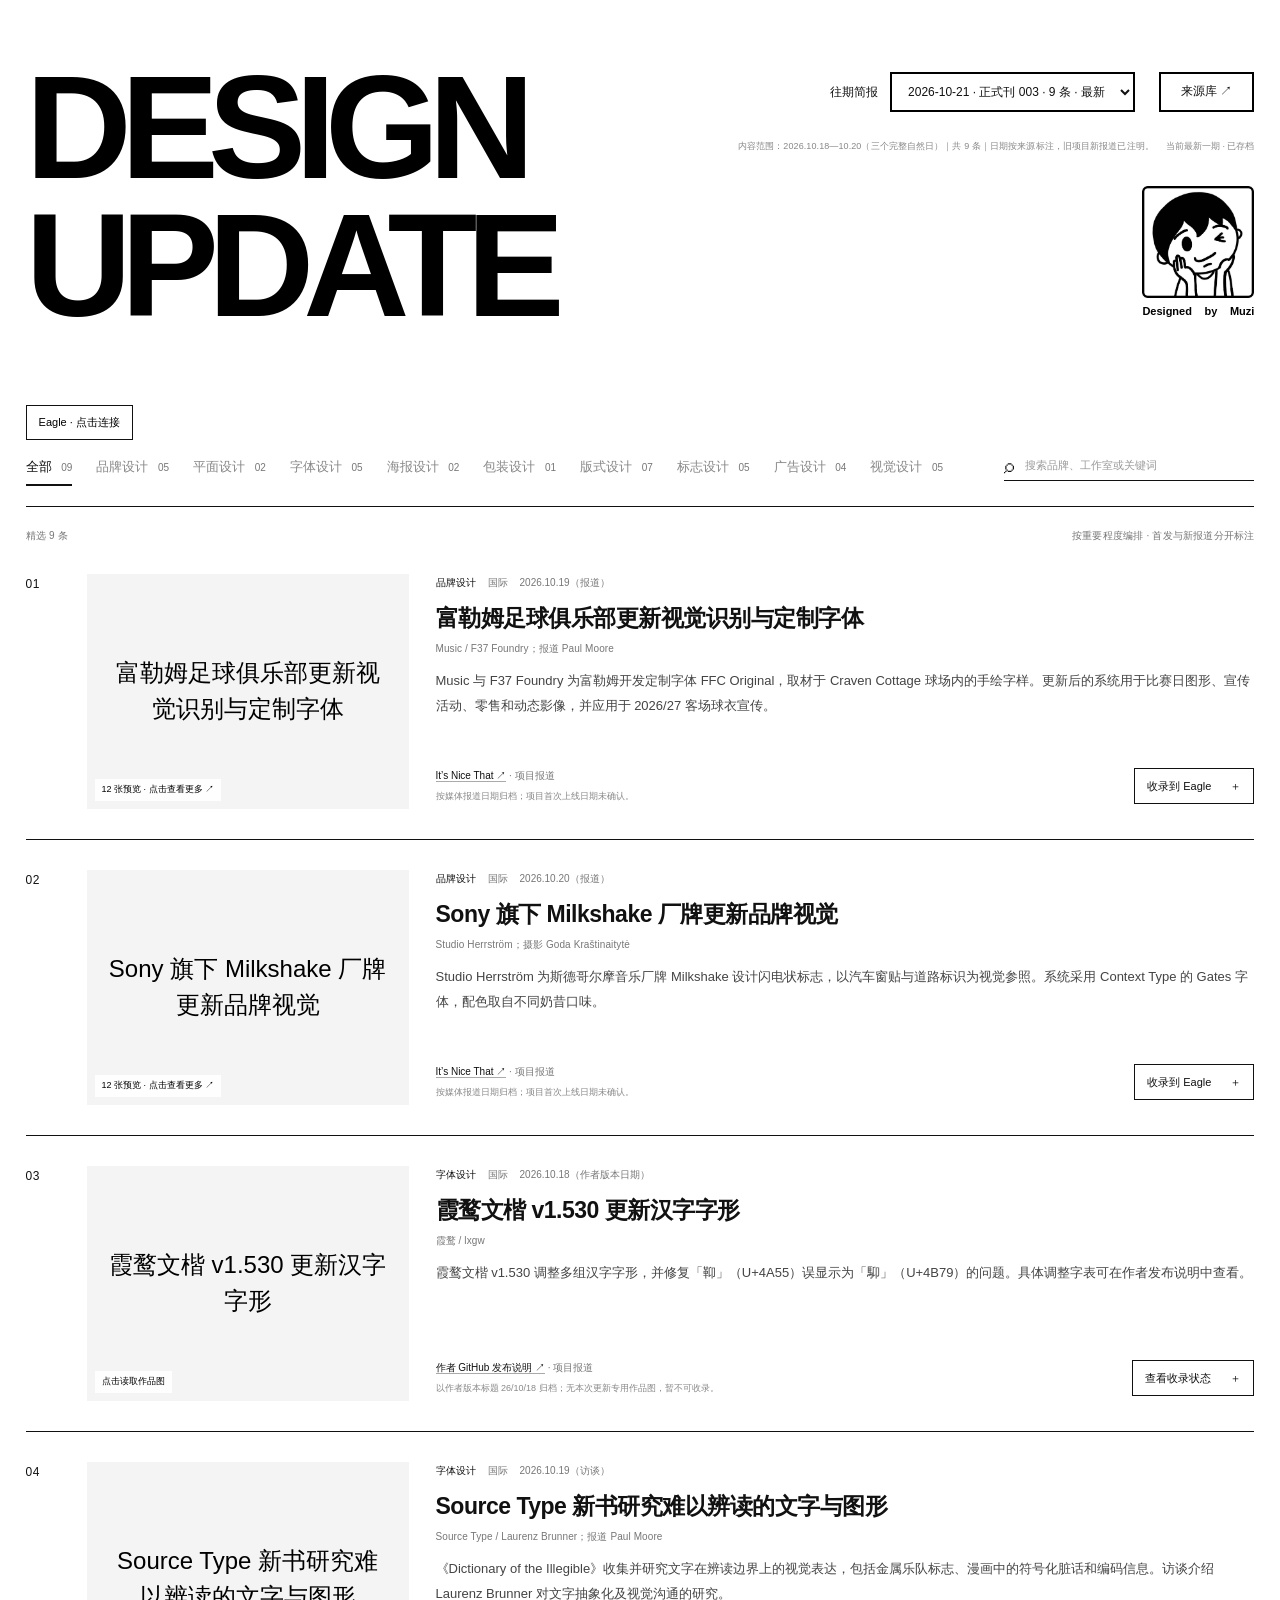
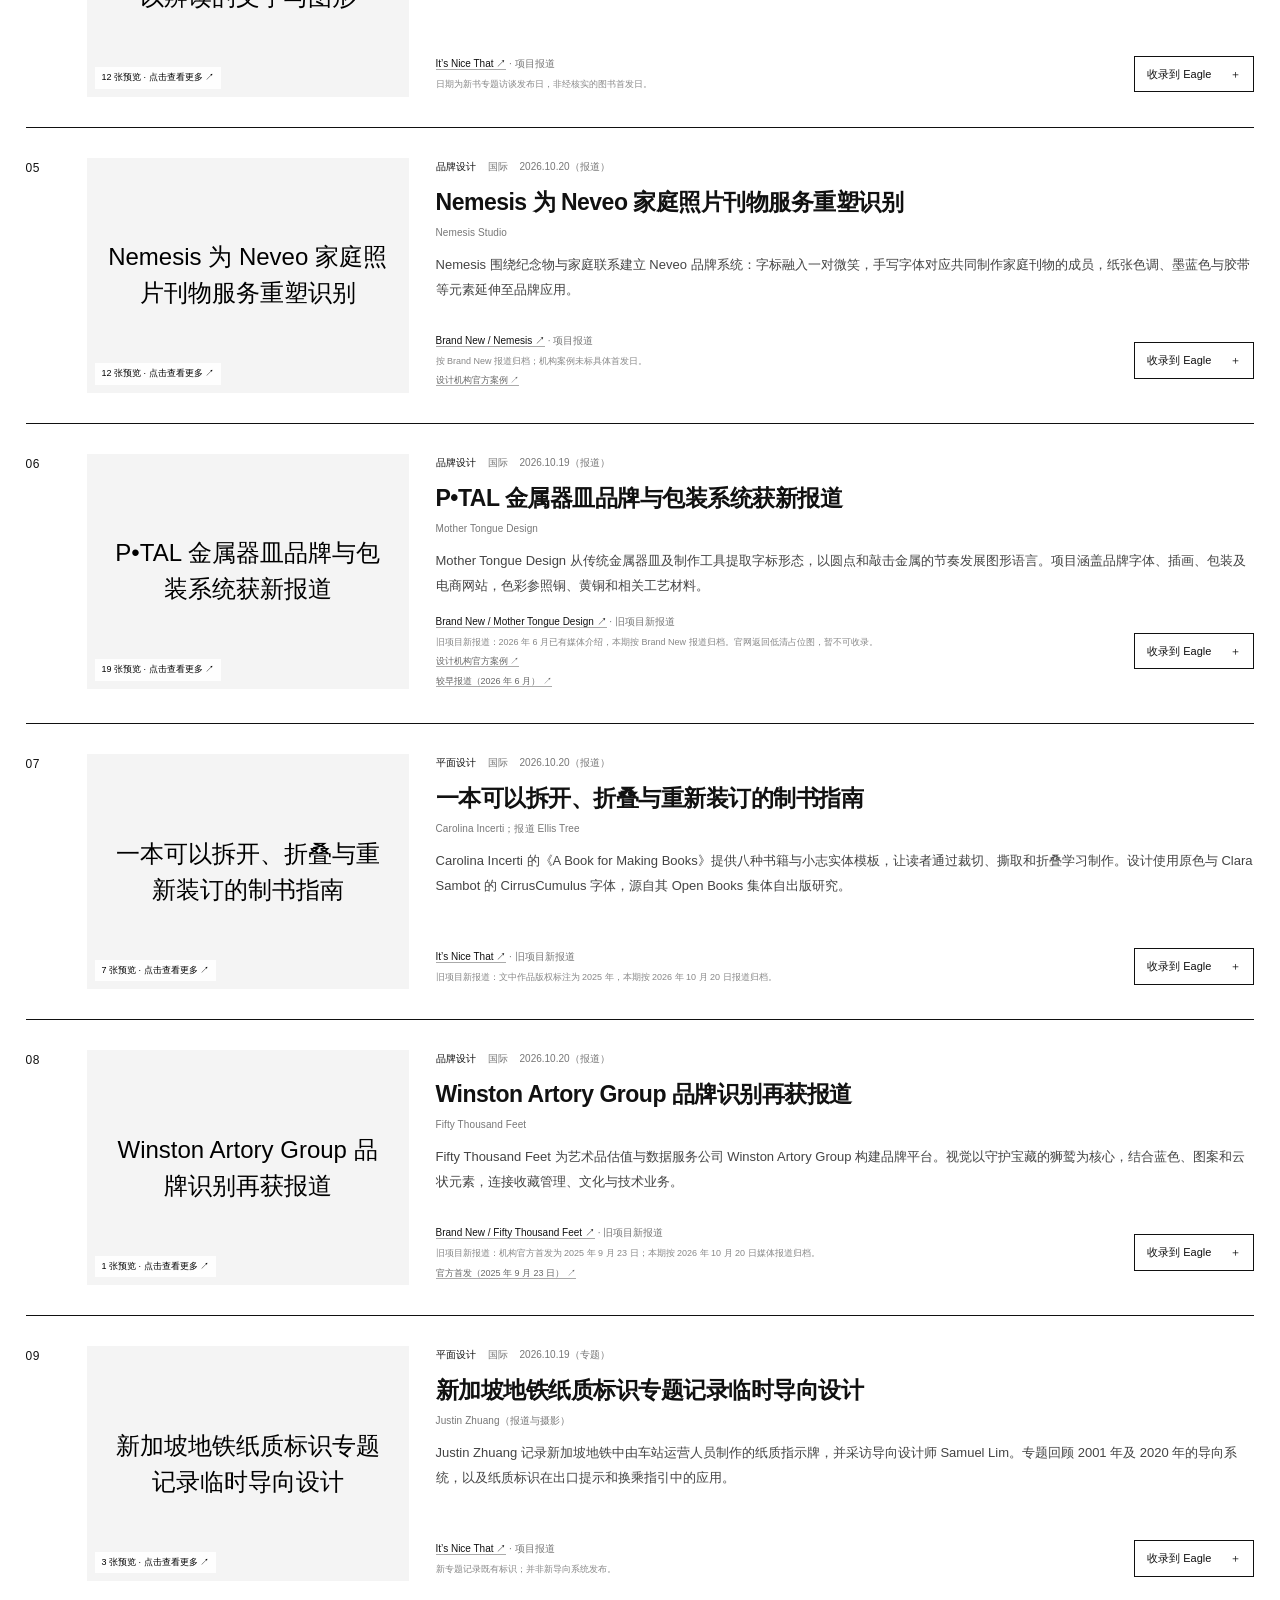
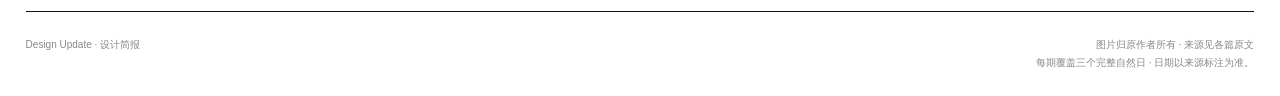
==== commit 5dc8a6c8: "Replace Muzi portrait and align bold designer credit" ====
--- a/index.html
+++ b/index.html
@@ -1,7 +1,7 @@
-<!doctype html><html lang="zh-CN"><head><meta charset="utf-8"><meta name="viewport" content="width=device-width,initial-scale=1"><title>Design Update · 设计简报</title><meta name="description" content="平面、品牌与字体设计精选。每三天，发现值得收录的新设计。"><link rel="stylesheet" href="style.css?v=github-muzi-20261022"></head><body>
+<!doctype html><html lang="zh-CN"><head><meta charset="utf-8"><meta name="viewport" content="width=device-width,initial-scale=1"><title>Design Update · 设计简报</title><meta name="description" content="平面、品牌与字体设计精选。每三天，发现值得收录的新设计。"><link rel="stylesheet" href="style.css?v=github-muzi2-20261022"></head><body>
 
-<main><section class="preview-masthead"><h1 class="preview-title"><span>DESIGN</span><span>UPDATE</span></h1><div class="masthead-right"><div class="archive-bar"><label>往期简报 <select id="issue-select" aria-label="选择简报日期"></select></label><a href="sources.html">来源库 ↗</a></div><div class="masthead-meta"><p id="coverage" class="coverage"></p><span id="archive-note">每期独立保存</span></div><figure class="designer-credit"><img src="assets/muzi-avatar.png" alt="Muzi 的黑白插画头像" width="688" height="698"><figcaption>Designed by Muzi</figcaption></figure></div></section><button id="connect" class="connection"><span>Eagle · 点击连接</span></button><div class="toolbar"><nav aria-label="按 Eagle 内容标签筛选"></nav><label class="search"><span>⌕</span><input id="search" type="search" placeholder="搜索品牌、工作室或关键词" aria-label="搜索简报"></label></div>
+<main><section class="preview-masthead"><h1 class="preview-title"><span>DESIGN</span><span>UPDATE</span></h1><div class="masthead-right"><div class="archive-bar"><label>往期简报 <select id="issue-select" aria-label="选择简报日期"></select></label><a href="sources.html">来源库 ↗</a></div><div class="masthead-meta"><p id="coverage" class="coverage"></p><span id="archive-note">每期独立保存</span></div><figure class="designer-credit"><img src="assets/muzi-avatar.png?v=2" alt="Muzi 的黑白插画头像" width="698" height="698"><figcaption><span>Designed</span> <span>by</span> <span>Muzi</span></figcaption></figure></div></section><button id="connect" class="connection"><span>Eagle · 点击连接</span></button><div class="toolbar"><nav aria-label="按 Eagle 内容标签筛选"></nav><label class="search"><span>⌕</span><input id="search" type="search" placeholder="搜索品牌、工作室或关键词" aria-label="搜索简报"></label></div>
 <div class="list-heading"><span id="count">精选 5 条</span><span>按重要程度编排 · 首发与新报道分开标注</span></div><section id="articles" aria-label="设计简报列表"></section><div id="empty" hidden>没有找到相关内容，换个关键词试试。</div>
 <footer><div>Design Update · 设计简报</div><p>图片归原作者所有 · 来源见各篇原文<br>每期覆盖三个完整自然日 · 日期以来源标注为准。</p></footer></main>
 <dialog id="gallery" aria-labelledby="dialog-title"><div class="dialog-top"><div><span class="eyebrow">COLLECT TO EAGLE</span><h2 id="dialog-title"></h2></div><button class="close" aria-label="关闭图片预览">×</button></div><p class="dialog-note">点击收录后，已审核作品图会按预设文件夹、内容标签和实际收录年份保存到当前电脑的 Eagle。无需选择分类。首次使用请打开 Eagle，并允许浏览器访问本地网络；封面仅用于预览。</p><div id="gallery-grid"></div><div class="dialog-bottom"><div><strong id="selection"></strong><p id="destination">按每张图的分类归档；新图添加实际收录年份。</p></div><button id="import" class="primary">收录所选图片</button></div><p id="result" role="status" aria-live="polite"></p></dialog>
-<div id="toast" role="status" aria-live="polite" hidden></div><script src="app.js?v=github-muzi-20261022" defer></script></body></html>
+<div id="toast" role="status" aria-live="polite" hidden></div><script src="app.js?v=github-muzi2-20261022" defer></script></body></html>
--- a/style.css
+++ b/style.css
@@ -59,3 +59,10 @@
 .designer-credit img{display:block;width:112px;height:auto;max-width:100%;object-fit:contain}
 .designer-credit figcaption{margin-top:7px;color:#000;font:11px/1.3 Arial,"Helvetica Neue",sans-serif;white-space:nowrap}
 @media(max-width:680px){.designer-credit{width:84px;padding-top:24px}.designer-credit img{width:84px}.designer-credit figcaption{font-size:9px;margin-top:6px}}
+
+/* Match the uppercase title's visible lower edge, rather than its line box. */
+.preview-masthead{--title-size:clamp(95px,11.5vw,190px)}
+.masthead-right{padding-bottom:calc(var(--title-size) * .12)}
+.designer-credit figcaption{display:flex;justify-content:space-between;width:100%;font-weight:700;line-height:1;margin-top:8px}
+@media(max-width:1050px){.preview-masthead{--title-size:clamp(76px,12vw,128px)}}
+@media(max-width:680px){.masthead-right{padding-bottom:0}.designer-credit figcaption{font-size:9px}}
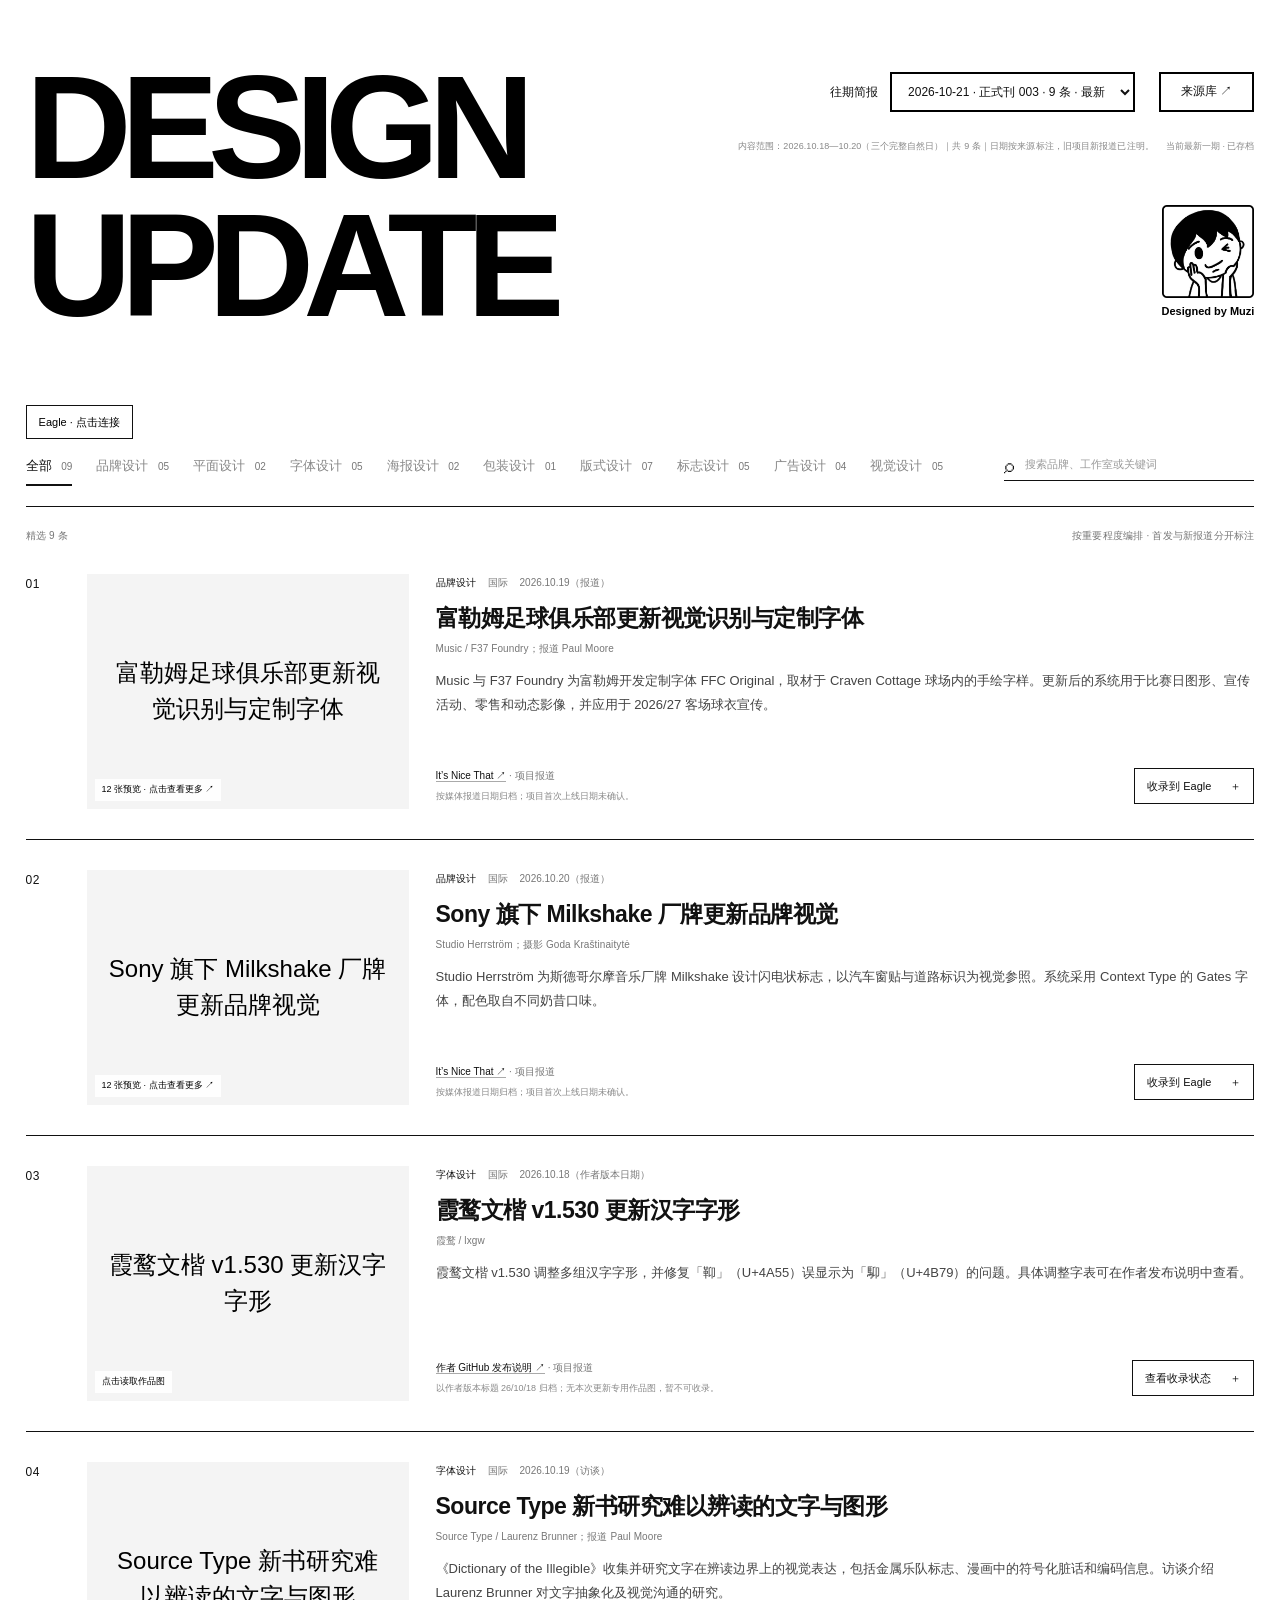
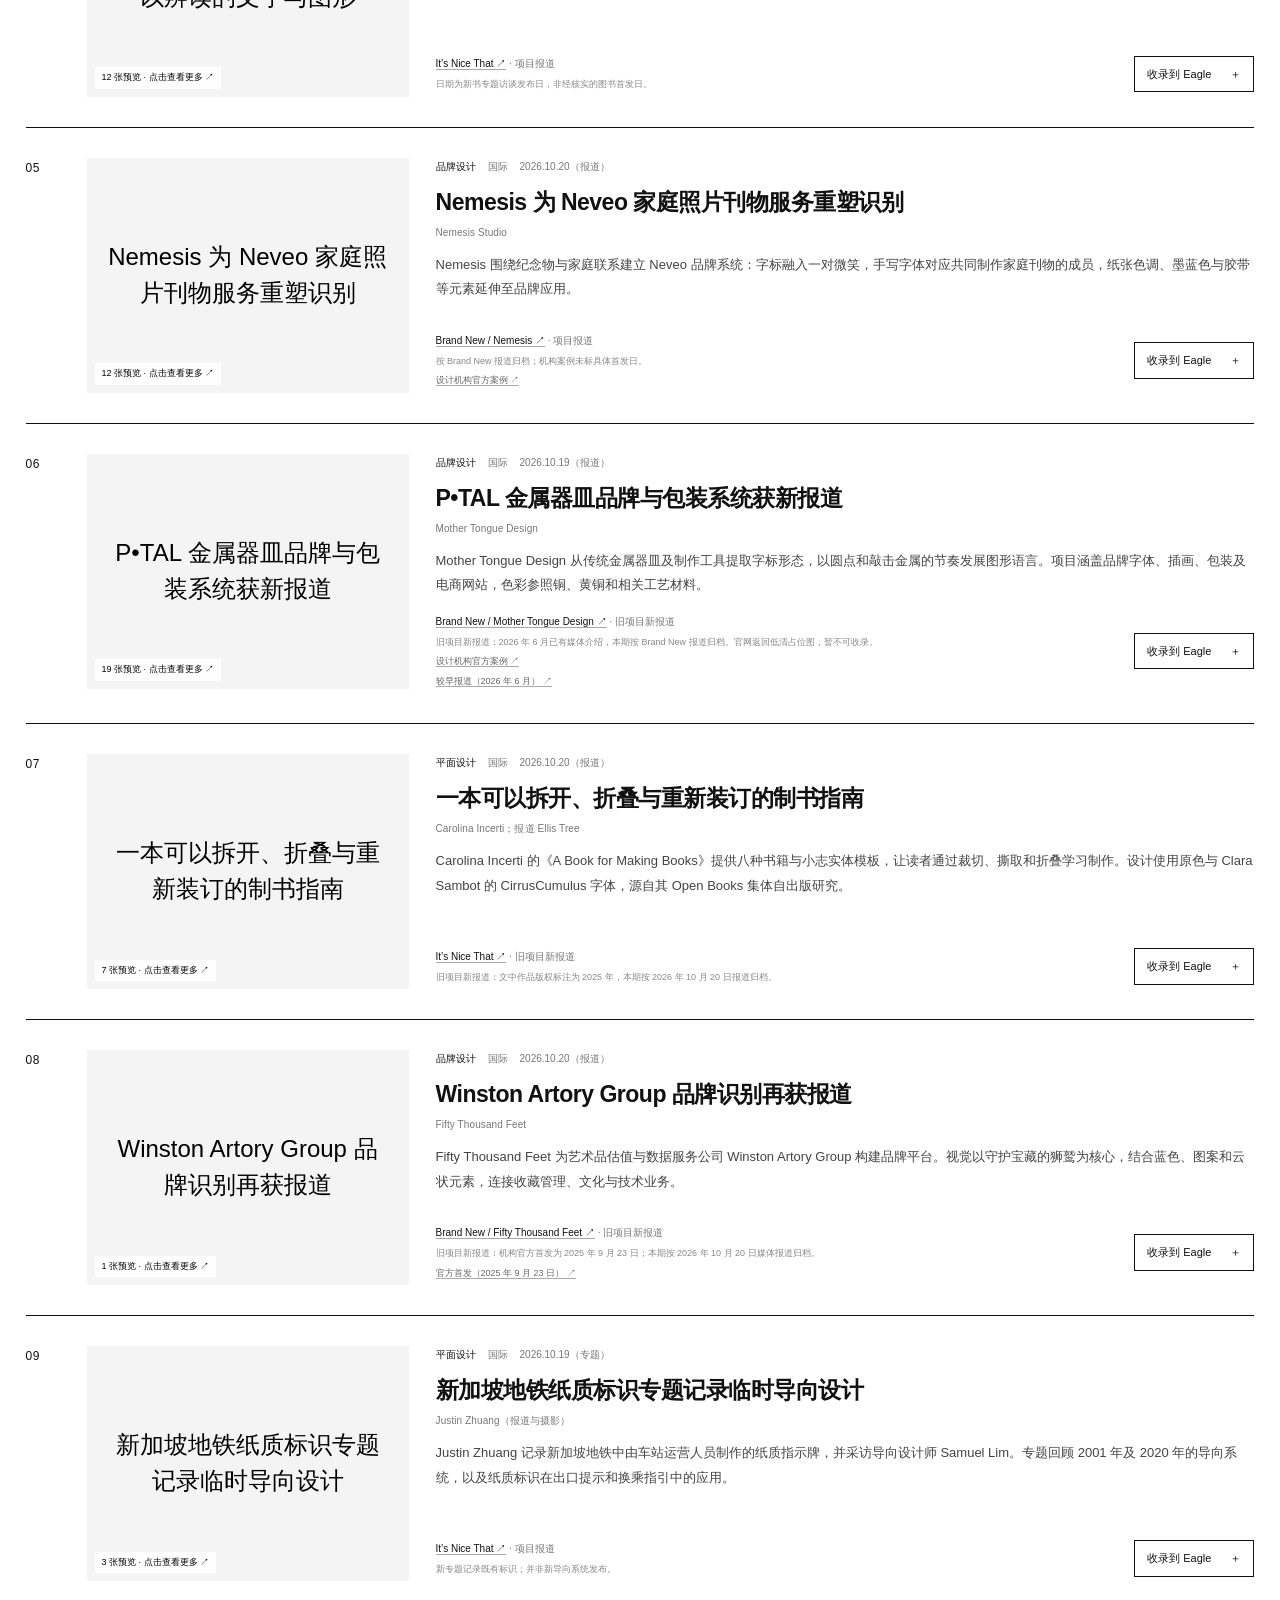
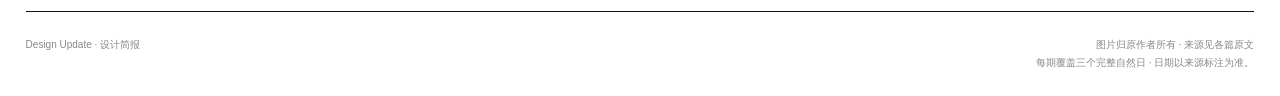
==== commit 0209775f: "Size portrait to natural width of designer credit" ====
--- a/index.html
+++ b/index.html
@@ -1,7 +1,7 @@
-<!doctype html><html lang="zh-CN"><head><meta charset="utf-8"><meta name="viewport" content="width=device-width,initial-scale=1"><title>Design Update · 设计简报</title><meta name="description" content="平面、品牌与字体设计精选。每三天，发现值得收录的新设计。"><link rel="stylesheet" href="style.css?v=github-muzi2-20261022"></head><body>
+<!doctype html><html lang="zh-CN"><head><meta charset="utf-8"><meta name="viewport" content="width=device-width,initial-scale=1"><title>Design Update · 设计简报</title><meta name="description" content="平面、品牌与字体设计精选。每三天，发现值得收录的新设计。"><link rel="stylesheet" href="style.css?v=github-muzi3-20261022"></head><body>
 
-<main><section class="preview-masthead"><h1 class="preview-title"><span>DESIGN</span><span>UPDATE</span></h1><div class="masthead-right"><div class="archive-bar"><label>往期简报 <select id="issue-select" aria-label="选择简报日期"></select></label><a href="sources.html">来源库 ↗</a></div><div class="masthead-meta"><p id="coverage" class="coverage"></p><span id="archive-note">每期独立保存</span></div><figure class="designer-credit"><img src="assets/muzi-avatar.png?v=2" alt="Muzi 的黑白插画头像" width="698" height="698"><figcaption><span>Designed</span> <span>by</span> <span>Muzi</span></figcaption></figure></div></section><button id="connect" class="connection"><span>Eagle · 点击连接</span></button><div class="toolbar"><nav aria-label="按 Eagle 内容标签筛选"></nav><label class="search"><span>⌕</span><input id="search" type="search" placeholder="搜索品牌、工作室或关键词" aria-label="搜索简报"></label></div>
+<main><section class="preview-masthead"><h1 class="preview-title"><span>DESIGN</span><span>UPDATE</span></h1><div class="masthead-right"><div class="archive-bar"><label>往期简报 <select id="issue-select" aria-label="选择简报日期"></select></label><a href="sources.html">来源库 ↗</a></div><div class="masthead-meta"><p id="coverage" class="coverage"></p><span id="archive-note">每期独立保存</span></div><figure class="designer-credit"><img src="assets/muzi-avatar.png?v=2" alt="Muzi 的黑白插画头像" width="698" height="698"><figcaption>Designed by Muzi</figcaption></figure></div></section><button id="connect" class="connection"><span>Eagle · 点击连接</span></button><div class="toolbar"><nav aria-label="按 Eagle 内容标签筛选"></nav><label class="search"><span>⌕</span><input id="search" type="search" placeholder="搜索品牌、工作室或关键词" aria-label="搜索简报"></label></div>
 <div class="list-heading"><span id="count">精选 5 条</span><span>按重要程度编排 · 首发与新报道分开标注</span></div><section id="articles" aria-label="设计简报列表"></section><div id="empty" hidden>没有找到相关内容，换个关键词试试。</div>
 <footer><div>Design Update · 设计简报</div><p>图片归原作者所有 · 来源见各篇原文<br>每期覆盖三个完整自然日 · 日期以来源标注为准。</p></footer></main>
 <dialog id="gallery" aria-labelledby="dialog-title"><div class="dialog-top"><div><span class="eyebrow">COLLECT TO EAGLE</span><h2 id="dialog-title"></h2></div><button class="close" aria-label="关闭图片预览">×</button></div><p class="dialog-note">点击收录后，已审核作品图会按预设文件夹、内容标签和实际收录年份保存到当前电脑的 Eagle。无需选择分类。首次使用请打开 Eagle，并允许浏览器访问本地网络；封面仅用于预览。</p><div id="gallery-grid"></div><div class="dialog-bottom"><div><strong id="selection"></strong><p id="destination">按每张图的分类归档；新图添加实际收录年份。</p></div><button id="import" class="primary">收录所选图片</button></div><p id="result" role="status" aria-live="polite"></p></dialog>
-<div id="toast" role="status" aria-live="polite" hidden></div><script src="app.js?v=github-muzi2-20261022" defer></script></body></html>
+<div id="toast" role="status" aria-live="polite" hidden></div><script src="app.js?v=github-muzi3-20261022" defer></script></body></html>
--- a/style.css
+++ b/style.css
@@ -66,3 +66,9 @@
 .designer-credit figcaption{display:flex;justify-content:space-between;width:100%;font-weight:700;line-height:1;margin-top:8px}
 @media(max-width:1050px){.preview-masthead{--title-size:clamp(76px,12vw,128px)}}
 @media(max-width:680px){.masthead-right{padding-bottom:0}.designer-credit figcaption{font-size:9px}}
+
+/* Let the normal-width credit determine portrait width. */
+.designer-credit{width:max-content;display:grid;grid-template-columns:max-content}
+.designer-credit img{width:0;min-width:100%;max-width:none;height:auto}
+.designer-credit figcaption{display:block;width:auto;font-size:11px;font-weight:700;letter-spacing:normal;word-spacing:normal;white-space:nowrap}
+@media(max-width:680px){.designer-credit{width:max-content}.designer-credit img{width:0;min-width:100%}.designer-credit figcaption{font-size:9px}}
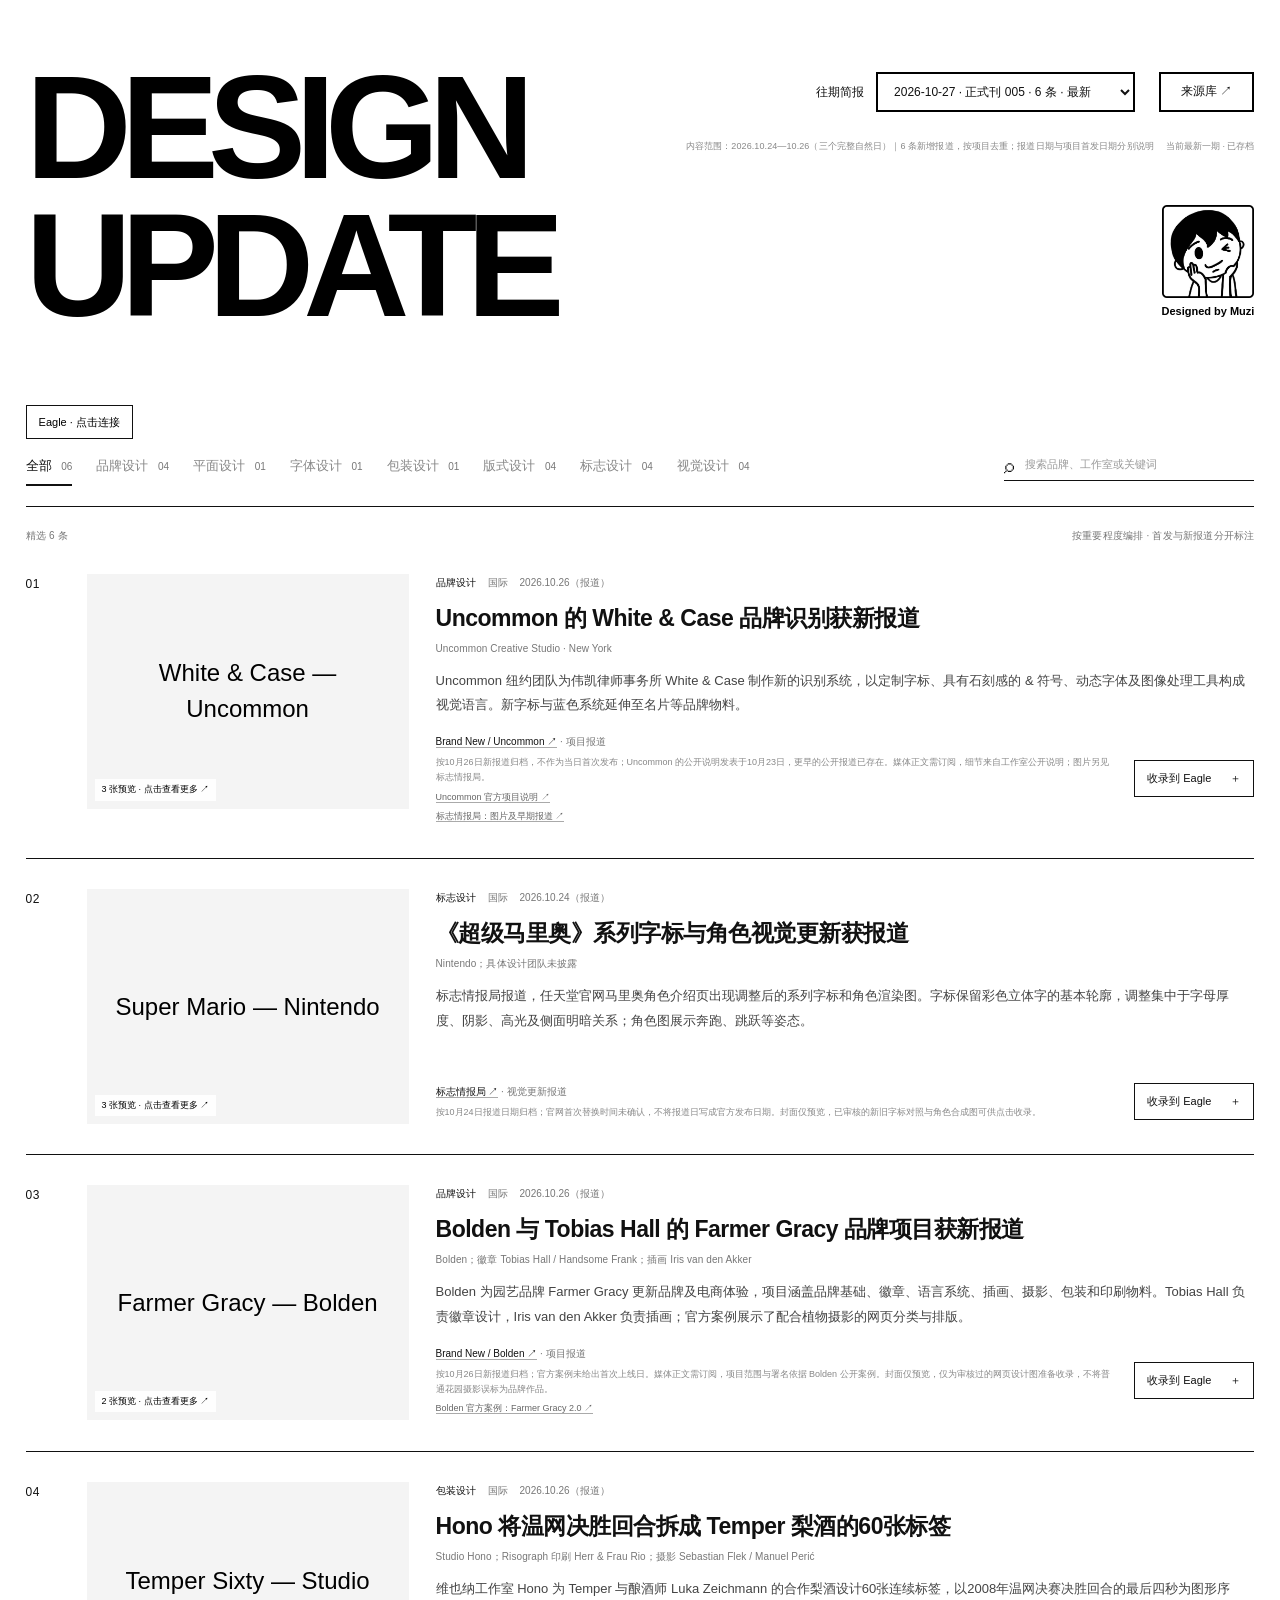
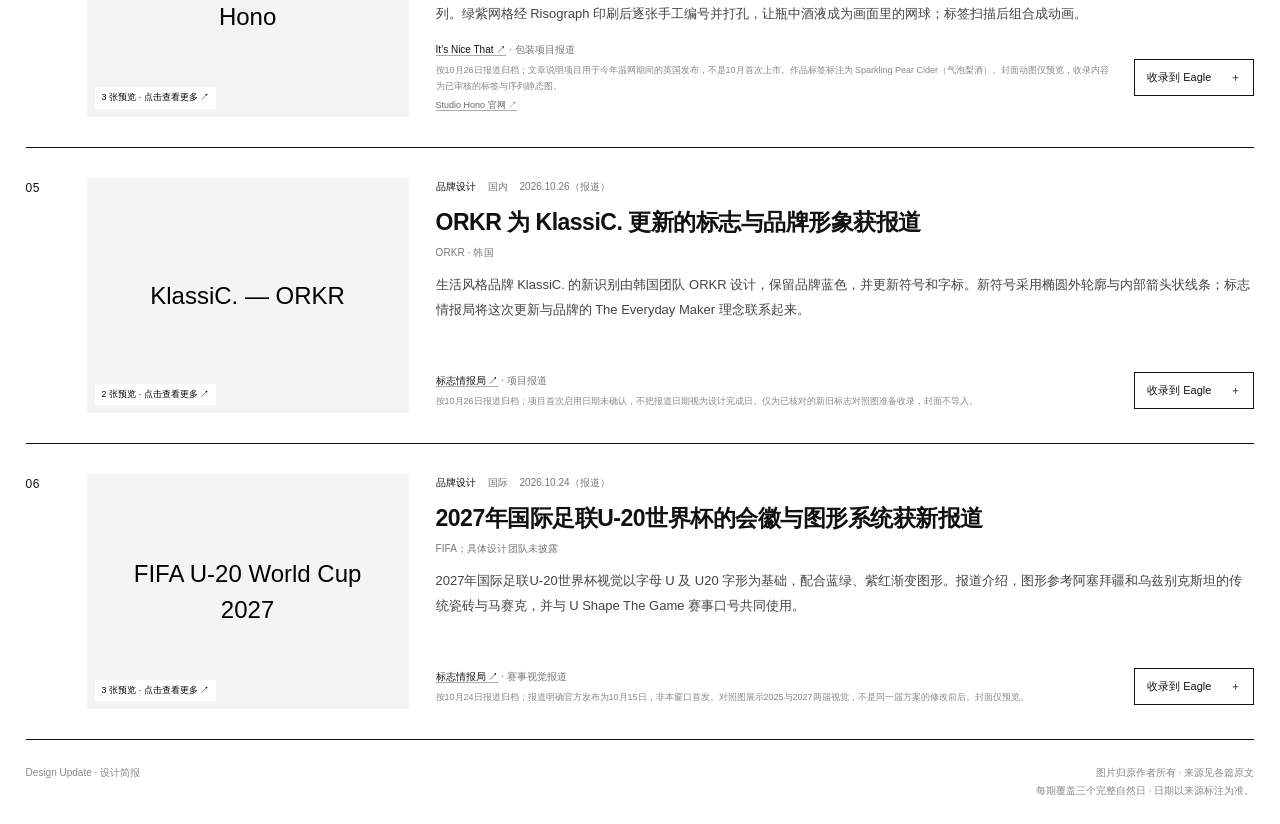
==== commit b34a30dd: "[verified] Publish Design Update 2026-10-27 and repair image previews Formal issue 005: six articles" ====
--- a/index.html
+++ b/index.html
@@ -4,4 +4,4 @@
 <div class="list-heading"><span id="count">精选 5 条</span><span>按重要程度编排 · 首发与新报道分开标注</span></div><section id="articles" aria-label="设计简报列表"></section><div id="empty" hidden>没有找到相关内容，换个关键词试试。</div>
 <footer><div>Design Update · 设计简报</div><p>图片归原作者所有 · 来源见各篇原文<br>每期覆盖三个完整自然日 · 日期以来源标注为准。</p></footer></main>
 <dialog id="gallery" aria-labelledby="dialog-title"><div class="dialog-top"><div><span class="eyebrow">COLLECT TO EAGLE</span><h2 id="dialog-title"></h2></div><button class="close" aria-label="关闭图片预览">×</button></div><p class="dialog-note">点击收录后，已审核作品图会按预设文件夹、内容标签和实际收录年份保存到当前电脑的 Eagle。无需选择分类。首次使用请打开 Eagle，并允许浏览器访问本地网络；封面仅用于预览。</p><div id="gallery-grid"></div><div class="dialog-bottom"><div><strong id="selection"></strong><p id="destination">按每张图的分类归档；新图添加实际收录年份。</p></div><button id="import" class="primary">收录所选图片</button></div><p id="result" role="status" aria-live="polite"></p></dialog>
-<div id="toast" role="status" aria-live="polite" hidden></div><script src="app.js?v=github-muzi3-20261022" defer></script></body></html>
+<div id="toast" role="status" aria-live="polite" hidden></div><script src="app.js?v=20261027-referrer" defer></script></body></html>
